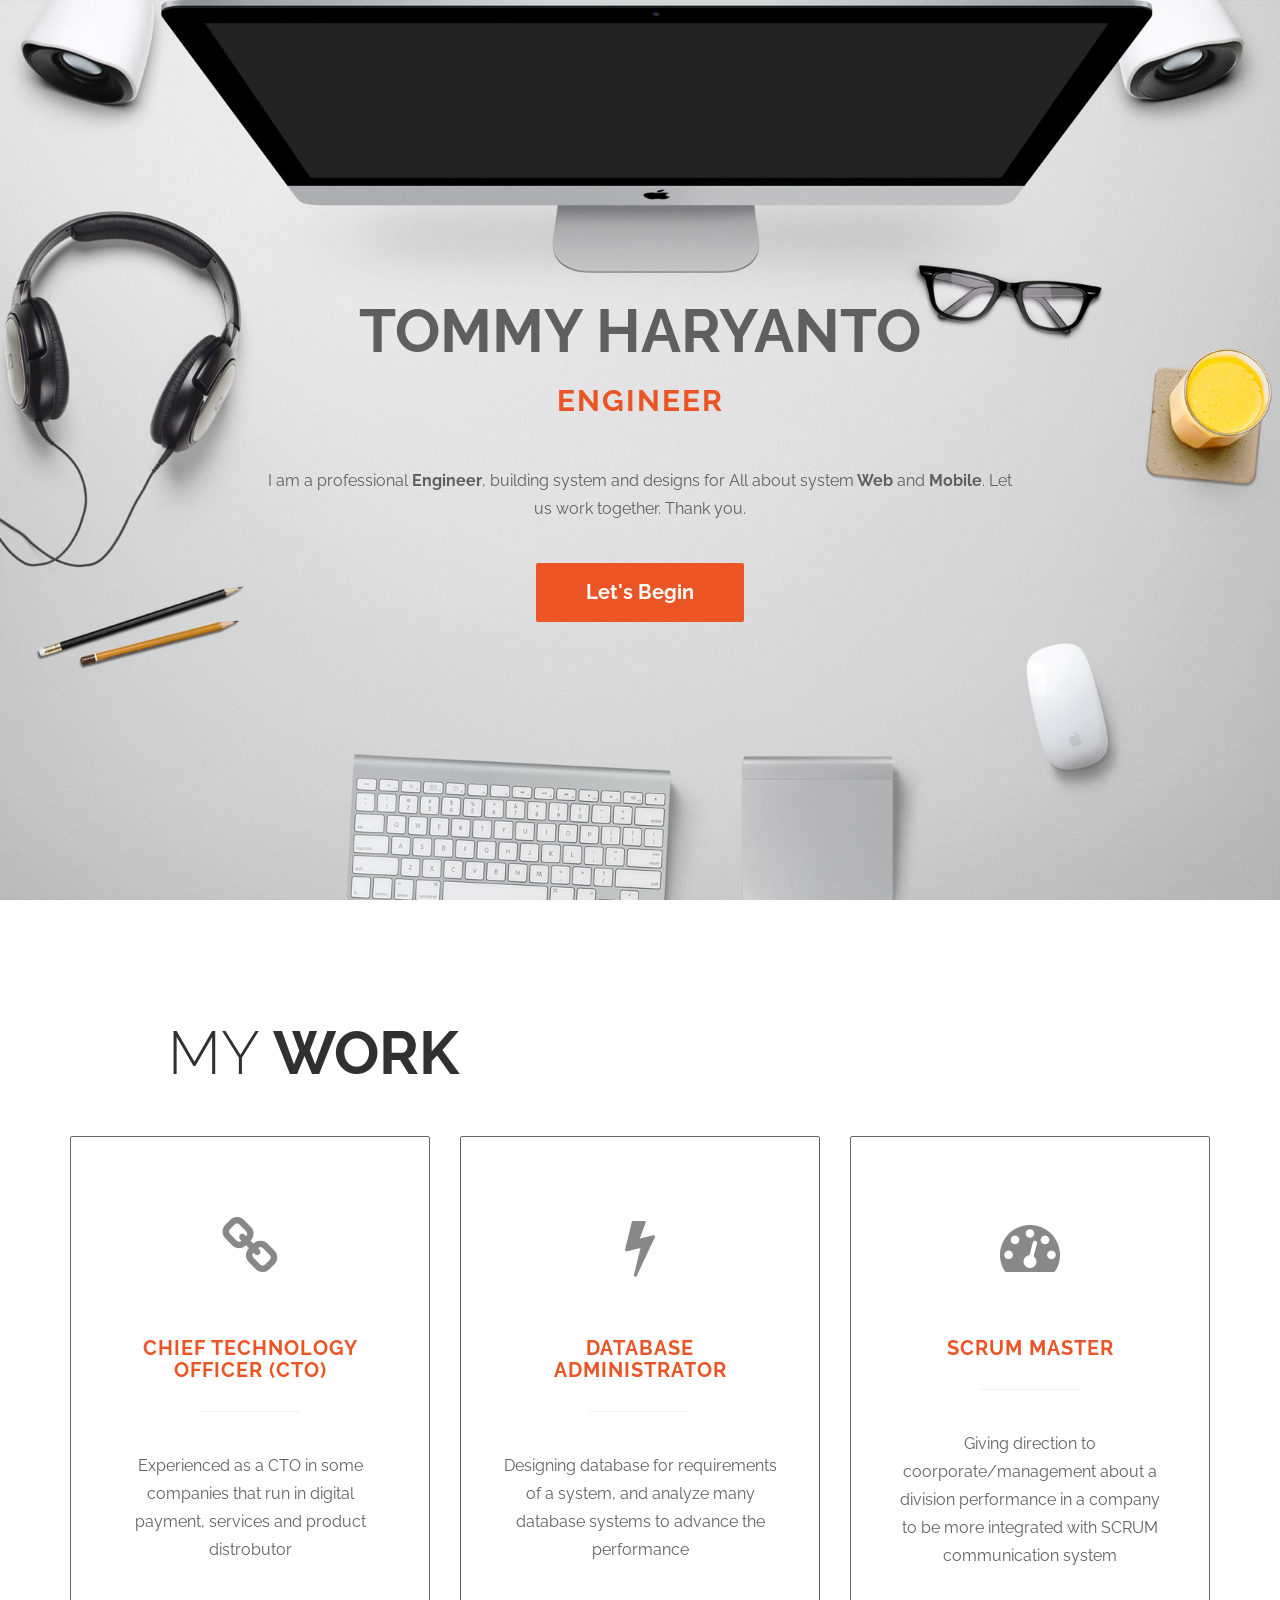
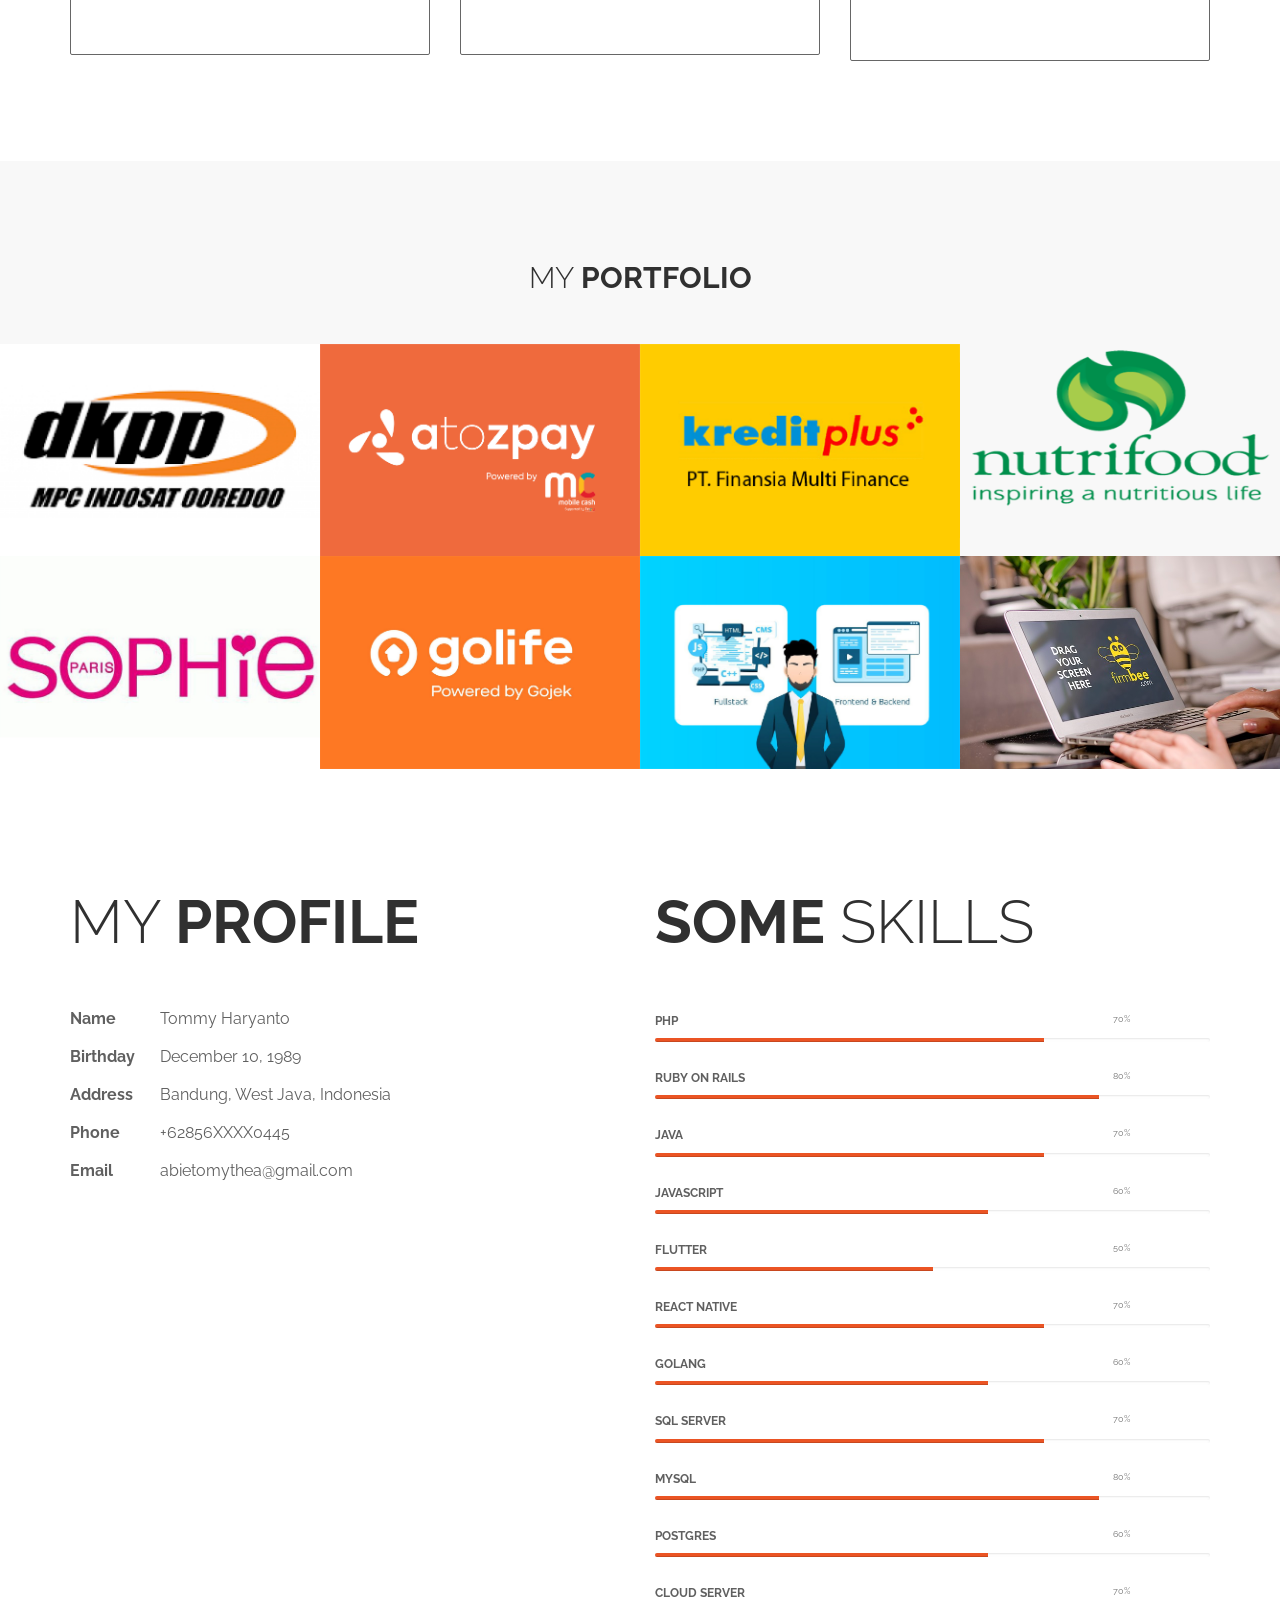
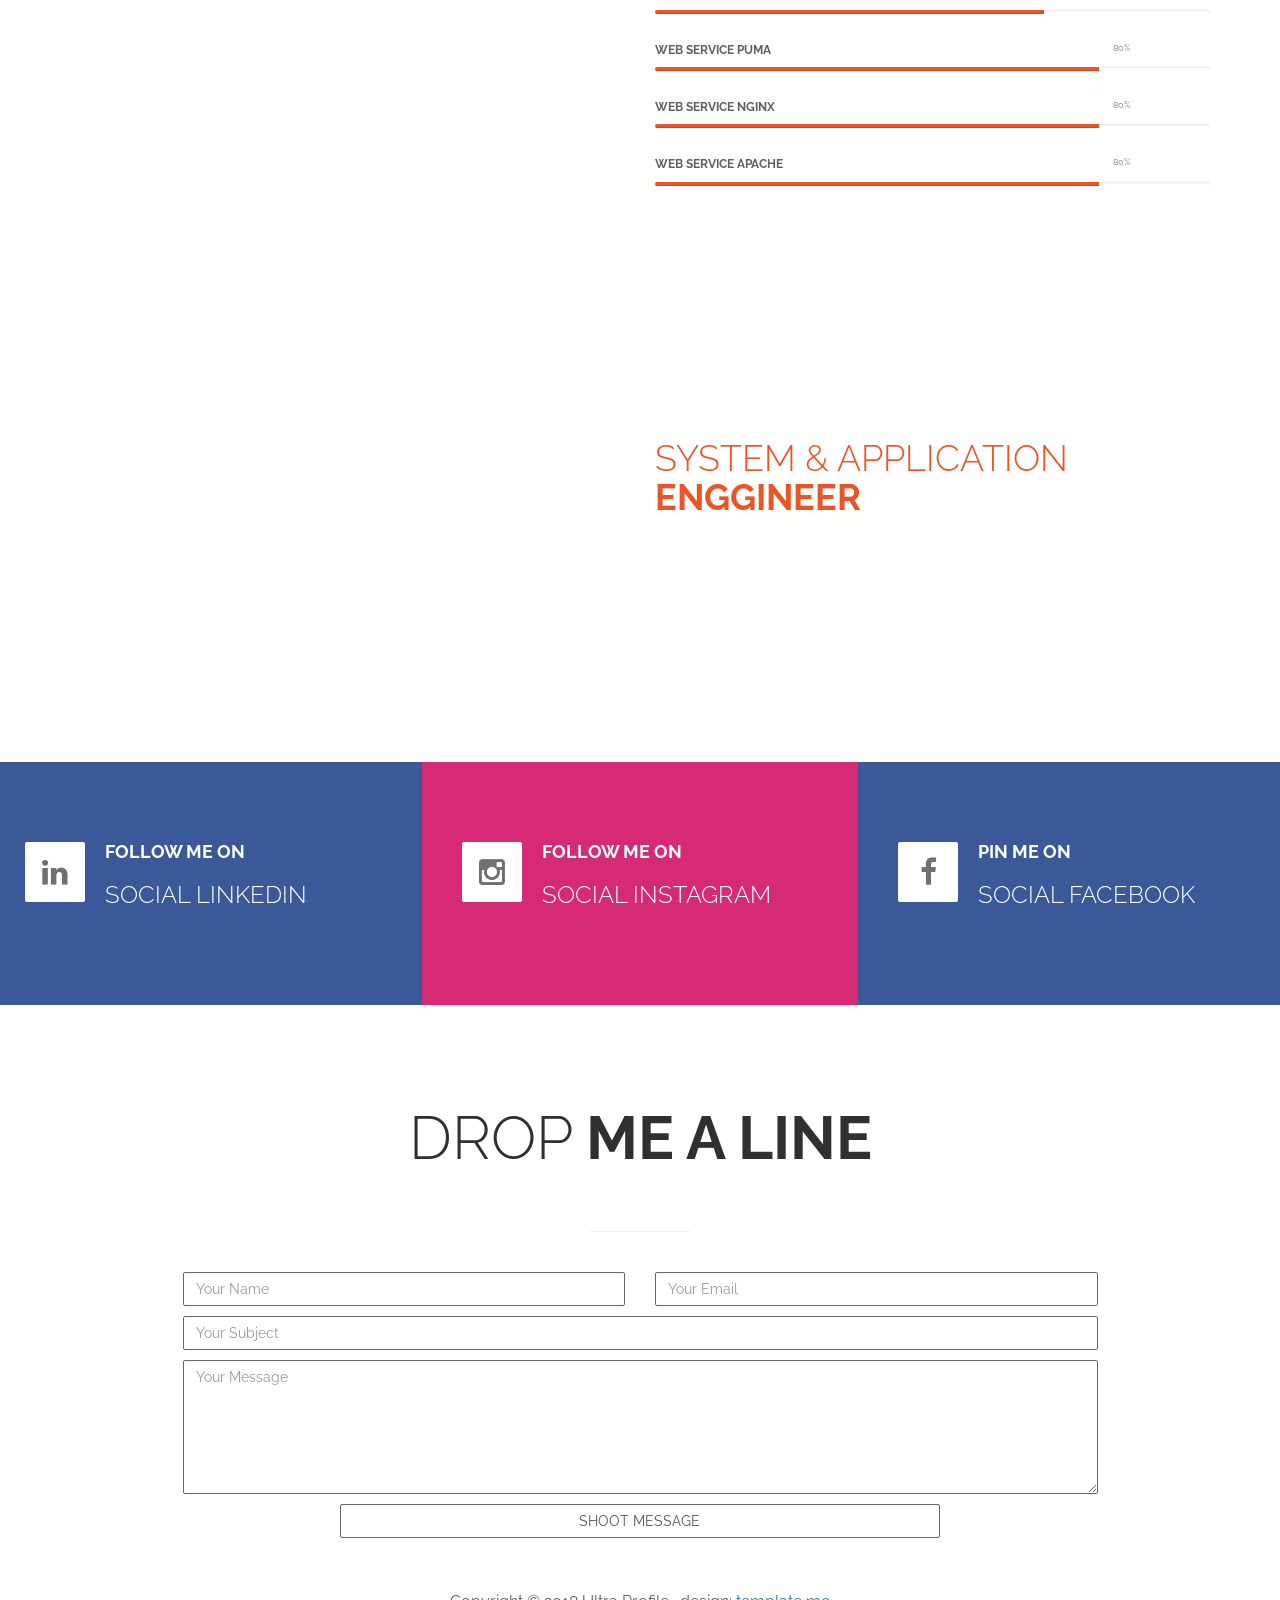
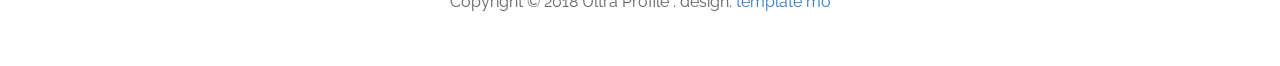
==== index.html @ 0e230457 "-->" ====
<!DOCTYPE html>
<html lang="en">
<head>
	<meta charset="utf-8">
	<meta http-equiv="X-UA-Compatible" content="IE=Edge">
	<meta name="viewport" content="width=device-width, initial-scale=1">
	<meta name="keywords" content="">
	<meta name="description" content="">
	<!-- SITE TITLE -->
	<title>Tommy</title>

	<!-- STYLESHEETS -->
	<link rel="stylesheet" href="css/bootstrap.min.css">
	<link rel="stylesheet" href="css/font-awesome.min.css">
	<link rel="stylesheet" href="css/templatemo-style.css">
	<link href='//fonts.googleapis.com/css?family=Raleway:400,300,600,700' rel='stylesheet' type='text/css'>
<!-- 

Ultra Profile

https://templatemo.com/tm-464-ultra-profile

-->
</head>
<body data-spy="scroll" data-target="#rock-navigation">
	<!-- START NAVIGATION -->
	<div class="navbar navbar-default bs-dos-nav navbar-fixed-top sticky-navigation" role="navigation">
		<div class="container">

			<div class="navbar-header">
				<button class="navbar-toggle" data-toggle="collapse" data-target="#rock-navigation">
					<span class="icon icon-bar"></span>
					<span class="icon icon-bar"></span>
					<span class="icon icon-bar"></span>
				</button>
				<a href="#" class="navbar-brand">My Profile</a>
			</div>
			<nav class="collapse navbar-collapse" id="rock-navigation">
				<ul class="nav navbar-nav navbar-right main-navigation text-uppercase">
					<li><a href="#home" class="smoothScroll">Home</a></li>
					<li><a href="#work" class="smoothScroll">My Work</a></li>
					<li><a href="#portfolio" class="smoothScroll">Portfolio</a></li>
					<li><a href="#resume" class="smoothScroll">Resume</a></li>
					<li><a href="#about" class="smoothScroll">About</a></li>
					<li><a href="#contact" class="smoothScroll">Contact</a></li>
				</ul>
			</nav>

		</div>
	</div>
	<!-- END NAVIGATION -->

	<!-- START HOME -->
	<section id="home" class="templatemo-home">
		<div class="container">
			<div class="row">
				<div class="col-md-2 col-sm-1"></div>
				<div class="col-md-8 col-sm-10">
					<h1 class="tm-home-title"><strong>Tommy Haryanto</strong></h1>
					<h2 class="tm-home-subtitle">Engineer</h2>
					<p>I am a professional <strong>Engineer</strong>, building system and designs for All about system<strong> Web</strong> and <strong>Mobile</strong>. Let us work together. Thank you.</p>
					<a href="#work" class="btn btn-default smoothScroll tm-view-more-btn">Let's Begin</a>
				</div>
				<div class="col-md-2 col-sm-1"></div>
			</div>
		</div>
	</section>
	<!-- END HOME -->

	<!-- START work -->
	<section id="work" class="tm-padding-top-bottom-100">
		<div class="container">
			<div class="row">
				<div class="col-md-offset-1 col-md-11">
					<h2 class="title">My <strong>Work</strong></h2>						
				</div>
				<div class="col-md-4 col-sm-4">
					<div class="work-wrapper">
						<i class="fa fa-link"></i>
						<h3 class="text-uppercase tm-work-h3">Chief Technology Officer (CTO)</h3>
						<hr>
						<p>Experienced as a CTO in some companies that run in digital payment, services and product distrobutor</p>
					</div>
				</div>
				<div class="col-md-4 col-sm-4">
					<div class="work-wrapper">
						<i class="fa fa-flash"></i>
						<h3 class="text-uppercase tm-work-h3">Database Administrator</h3>
						<hr>
						<p>Designing database for requirements of a system, and analyze many database systems to advance the performance</p>
					</div>
				</div>
				<div class="col-md-4 col-sm-4">
					<div class="work-wrapper">
						<i class="fa fa-dashboard"></i>
						<h3 class="text-uppercase tm-work-h3">Scrum Master</h3>
						<hr>
						<p>Giving direction to coorporate/management about a division performance in a company to be more integrated with SCRUM communication system</p>
					</div>
				</div>
			</div>
		</div>
	</section>
	<!-- END work -->

	<!-- START PORTFOLIO -->
	<section id="portfolio" class="tm-portfolio">
		<div class="container">
			<div class="row">
				<div class="col-md-12 wow bounce">
					<div class="title">
						<h2 class="tm-portfolio-title">My <strong>Portfolio</strong></h2>
					</div>

					<!-- START ISO SECTION -->
					<div class="iso-section">
						<!-- <ul class="filter-wrapper clearfix">
							<li><a href="#" class="opc-main-bg selected" data-filter="*">All</a></li>
							<li><a href="#" class="opc-main-bg" data-filter=".html">HTML</a></li>
							<li><a href="#" class="opc-main-bg" data-filter=".photoshop">Photoshop</a></li>
							<li><a href="#" class="opc-main-bg" data-filter=".wordpress">Wordpress</a></li>
							<li><a href="#" class="opc-main-bg" data-filter=".mobile">Mobile</a></li>
						</ul> -->
						<div class="iso-box-section">
							<div class="iso-box-wrapper col4-iso-box">
								<div class="iso-box wordpress col-md-3 col-sm-3 col-xs-12">
									<div class="portfolio-thumb">
										<img src="images/dkpp.jpg" class="fluid-img" alt="portfolio img">
										<div class="portfolio-overlay">
											<h3 class="portfolio-item-title">CTO</h3>
											<h3 class="portfolio-item-title">Dian Kencana Puri Prima (DKPP)</h3>
											<p>Payment fo PPOB, Phone Credit, Consignment System for Agent</p>
										</div>
									</div>
								</div>
								<div class="iso-box wordpress col-md-3 col-sm-3 col-xs-12">
									<div class="portfolio-thumb">
										<img src="images/atozpay-01.jpg" class="fluid-img" alt="portfolio img">
										<div class="portfolio-overlay">
											<h3 class="portfolio-item-title">CTO</h3>
											<h3 class="portfolio-item-title">Weyland Indonesia Perkasa (WIP)</h3>
											<p>Payment fo PPOB, Phone Credit, Consignment System for Agent, Daily Needs for delivery services</p>
										</div>
									</div>
								</div>
								<div class="iso-box html photoshop wordpress mobile col-md-3 col-sm-3 col-xs-12">
									<div class="portfolio-thumb">
										<img src="images/kredit plus-01.jpg" class="fluid-img" alt="portfolio img">
										<div class="portfolio-overlay">
											<h3 class="portfolio-item-title">Project Manager</h3>
											<h3>PT. Finansia Multi Finance (Kreditplus)</h3>
											<p>Build from scracth Kredit Plus Mobile system, and E-Form for business process</p>
										</div>
									</div>
								</div>
								<div class="iso-box html wordpress mobile col-md-3 col-sm-3 col-xs-12">
									<div class="portfolio-thumb">
										<img src="images/nutrifood-logo.png" class="fluid-img" alt="portfolio img">
										<div class="portfolio-overlay">
											<h3 class="portfolio-item-title">Project Manager</h3>
											<h3 class="portfolio-item-title">Nutrifood</h3>
											<p>Build Shipping management system, L-Men guides workout system</p>
										</div>
									</div>
								</div>
								<div class="iso-box wordpress col-md-3 col-sm-3 col-xs-12">
									<div class="portfolio-thumb">
										<img src="images/sophie.jpg" class="fluid-img" alt="portfolio img">
										<div class="portfolio-overlay">
											<h3 class="portfolio-item-title">Project Manager</h3>
											<h3 class="portfolio-item-title">Shopie Paris</h3>
											<p>Multi Level Marketing (MLM) system, Shopping System, Catalog Management, and E-Learning system to be shopie's frenchise </p>
										</div>
									</div>
								</div>
								<div class="iso-box html mobile col-md-3 col-sm-3 col-xs-12">
									<div class="portfolio-thumb">
										<img src="images/gojek.jpg" class="fluid-img" alt="portfolio img">
										<div class="portfolio-overlay">
											<h3 class="portfolio-item-title">Project Manager</h3>
											<h3 class="portfolio-item-title">Golife (Gojek)</h3>
											<p>GoClean, GoMassages, GoGlam, GoAuto. The services that provide by Gojek</p>
										</div>
									</div>
								</div>
								<div class="iso-box html photoshop col-md-3 col-sm-3 col-xs-12">
									<div class="portfolio-thumb">
										<img src="images/other.jpg" class="fluid-img" alt="portfolio img">
										<div class="portfolio-overlay">
											<h3 class="portfolio-item-title">Backend Engineer</h3>
											<p>Create many system and applications for other country/company. Government, Expedition, Tour and traveling, market place and many more</p>
										</div>
									</div>
								</div>
								<div class="iso-box photoshop col-md-3 col-sm-3 col-xs-12">
									<div class="portfolio-thumb">
										<img src="images/portfolio-img7.jpg" class="fluid-img" alt="portfolio img">
										<div class="portfolio-overlay">
											<h3 class="portfolio-item-title">More Info</h3>
											<p>Did you still interest to me? please send me email!</p>
										</div>
									</div>
								</div>
							</div>
						</div>
					</div>
				</div>
			</div>
		</div>
	</section>
	<!-- END PORTFOLIO -->

	<!-- START RESUME -->
	<section id="resume" class="tm-padding-top-bottom-100">
		<div class="container">
			<div class="row">
				<div class="col-md-6 col-sm-6">					
					<h2 class="title">My <strong>Profile</strong></h2>
					<p><span class="tm-info-label">Name</span>Tommy Haryanto</p>
					<p><span class="tm-info-label">Birthday</span>December 10, 1989</p>
					<p><span class="tm-info-label">Address</span>Bandung, West Java, Indonesia</p>
					<p><span class="tm-info-label">Phone</span>+62856XXXX0445</p>
					<p><span class="tm-info-label">Email</span>abietomythea@gmail.com</p>
				</div>
				<div class="col-md-6 col-sm-6">
					<h2 class="title"><strong>Some</strong> Skills</h2>
					<p></p>
					<h4 class="tm-progress-label">Php<small class="progress-percent-small">70%</small></h4>
					<div class="progress tm-progress">
						<div class="progress-bar progress-bar-danger" role="progressbar" aria-valuenow="70" aria-valuemin="0" aria-valuemax="70" style="width: 70%;"></div>
					</div>
					<h4 class="tm-progress-label">Ruby on Rails<small class="progress-percent-small">80%</small></h4>
					<div class="progress tm-progress">
						<div class="progress-bar progress-bar-danger" role="progressbar" aria-valuenow="80" aria-valuemin="0" aria-valuemax="100" style="width: 80%;"></div>
					</div>
					<h4 class="tm-progress-label">Java<small class="progress-percent-small">70%</small></h4>
					<div class="progress tm-progress">
						<div class="progress-bar progress-bar-danger" role="progressbar" aria-valuenow="70" aria-valuemin="0" aria-valuemax="100" style="width: 70%;"></div>
					</div>
					<h4 class="tm-progress-label">Javascript<small class="progress-percent-small">60%</small></h4>
					<div class="progress tm-progress">
						<div class="progress-bar progress-bar-danger" role="progressbar" aria-valuenow="60" aria-valuemin="0" aria-valuemax="100" style="width: 60%;"></div>
					</div>
					<h4 class="tm-progress-label">Flutter<small class="progress-percent-small">50%</small></h4>
					<div class="progress tm-progress">
						<div class="progress-bar progress-bar-danger" role="progressbar" aria-valuenow="50" aria-valuemin="0" aria-valuemax="100" style="width: 50%;"></div>
					</div>
          <h4 class="tm-progress-label">React Native<small class="progress-percent-small">70%</small></h4>
          <div class="progress tm-progress">
            <div class="progress-bar progress-bar-danger" role="progressbar" aria-valuenow="70" aria-valuemin="0" aria-valuemax="100" style="width: 70%;"></div>
          </div>
					<h4 class="tm-progress-label">GoLang<small class="progress-percent-small">60%</small></h4>
					<div class="progress tm-progress">
						<div class="progress-bar progress-bar-danger" role="progressbar" aria-valuenow="60" aria-valuemin="0" aria-valuemax="100" style="width: 60%;"></div>
					</div>
					<h4 class="tm-progress-label">SQL Server<small class="progress-percent-small">70%</small></h4>
					<div class="progress tm-progress">
						<div class="progress-bar progress-bar-danger" role="progressbar" aria-valuenow="70" aria-valuemin="0" aria-valuemax="100" style="width: 70%;"></div>
					</div>
					<h4 class="tm-progress-label">MySql<small class="progress-percent-small">80%</small></h4>
					<div class="progress tm-progress">
						<div class="progress-bar progress-bar-danger" role="progressbar" aria-valuenow="80" aria-valuemin="0" aria-valuemax="100" style="width: 80%;"></div>
					</div>
					<h4 class="tm-progress-label">Postgres<small class="progress-percent-small">60%</small></h4>
					<div class="progress tm-progress">
						<div class="progress-bar progress-bar-danger" role="progressbar" aria-valuenow="60" aria-valuemin="0" aria-valuemax="100" style="width: 60%;"></div>
					</div>
					<h4 class="tm-progress-label">Cloud Server<small class="progress-percent-small">70%</small></h4>
					<div class="progress tm-progress">
						<div class="progress-bar progress-bar-danger" role="progressbar" aria-valuenow="70" aria-valuemin="0" aria-valuemax="100" style="width: 70%;"></div>
					</div>
					<h4 class="tm-progress-label">Web Service Puma <small class="progress-percent-small">80%</small></h4>
					<div class="progress tm-progress">
						<div class="progress-bar progress-bar-danger" role="progressbar" aria-valuenow="80" aria-valuemin="0" aria-valuemax="100" style="width: 80%;"></div>
					</div>
					<h4 class="tm-progress-label">Web Service Nginx <small class="progress-percent-small">80%</small></h4>
					<div class="progress tm-progress">
						<div class="progress-bar progress-bar-danger" role="progressbar" aria-valuenow="80" aria-valuemin="0" aria-valuemax="100" style="width: 80%;"></div>
					</div>
					<h4 class="tm-progress-label">Web Service Apache <small class="progress-percent-small">80%</small></h4>
					<div class="progress tm-progress">
						<div class="progress-bar progress-bar-danger" role="progressbar" aria-valuenow="80" aria-valuemin="0" aria-valuemax="100" style="width: 80%;"></div>
					</div>
				</div>
			</div>
		</div>
	</section>
	<!-- END RESUME -->

	<!-- START ABOUT -->
	<section id="about" class="tm-about">
		<div class="container">
			<div class="row">
				<div class="col-md-offset-6 col-md-6 col-sm-offset-6 col-sm-7" style="color: white;">
					<div class="title">
						<h2 style="color: white;">This is <strong>me</strong></h2>
						<h1 class="tm-red-text">System & Application <strong>Enggineer</strong></h1>
					</div>
					<p>The basic foundation of technology is how we think in a simple way.
						Difficult things will come true with a simple way.
						Go ahead and dream 'til morning, wake up and make that dream come true
					</p>
				</div>
			</div>
		</div>
	</section>
	<!-- END ABOUT -->

	<!-- START SOCIAL -->
	<section id="social" class="tm-social">
		<div class="container">
			<div class="row">
				<div class="col-md-4 col-sm-4 wow rotateInUpLeft" data-wow-delay="0.3s">
					<div class="media facebook">
						<a href="https://www.linkedin.com/in/tommy-haryanto-12ba5937/" target="_blank">
							<div class="media-object pull-left">
								<i class="fa fa-linkedin"></i>
							</div>
							<div class="media-body">
								<h4 class="media-heading tm-social-title">Follow me on</h4>
								<h3>Social LinkedIn</h3>
							</div>
						</a>
					</div>
				</div>
				<div class="col-md-4 col-sm-4 wow rotateInUpLeft" data-wow-delay="0.6s">
					<div class="media instagram">
						<a href="https://www.instagram.com/abieharyanto/">
							<div class="media-object pull-left">
								<i class="fa fa-instagram"></i>
							</div>
							<div class="media-body">
								<h4 class="media-heading tm-social-title">Follow me on</h4>
								<h3>Social Instagram</h3>
							</div>
						</a>
					</div>
				</div>
				<div class="col-md-4 col-sm-4 wow rotateInUpLeft" data-wow-delay="0.9s">
					<div class="media facebook">
						<a href="https://www.facebook.com/abietomythea">
							<div class="media-object pull-left">
								<i class="fa fa-facebook"></i>
							</div>
							<div class="media-body">
								<h4 class="media-heading tm-social-title">Pin me on</h4>
								<h3>Social Facebook</h3>
							</div>
						</a>
					</div>
				</div>
			</div>
		</div>
	</section>
	<!-- END SOCIAL -->

	<!-- START CONTACT -->
	<?php require_once("functions.php"); ?>
	<section id="contact" class="tm-contact">
		<div class="container">
			<div class="row">
				<div class="col-md-12">					
					<h2 class="title">Drop <strong>me a line</strong></h2>
					<hr>					
				</div>
				<div class="col-md-1 col-sm-1"></div>
				<div class="col-md-10 col-sm-10">
					<form action="send_email.php" method="post" enctype="text/plan">
						<div class="col-md-6 col-sm-6">
							<input class="form-control" type="text" placeholder="Your Name" name="name">
						</div>
						<div class="col-md-6 col-sm-6">
							<input class="form-control" type="email" placeholder="Your Email" name="email">
						</div>
						<div class="col-md-12 col-sm-12">
							<input class="form-control" type="text" placeholder="Your Subject" name="subject">
							<textarea class="form-control" placeholder="Your Message" rows="6" name="messages"></textarea>
						</div>
						<div class="col-md-offset-2 col-md-8 col-sm-offset-2 col-sm-8">
							<input class="form-control" type="submit" value="SHOOT MESSAGE">
						</div>
					</form>
				</div>
				<div class="col-md-1 col-sm-1"></div>
				<div class="col-md-12 col-sm-12">
					<p>Copyright &copy; 2018 Ultra Profile
                    . design: <a rel="nofollow noopener" href="https://templatemo.com">template mo</a></p>
				</div>
			</div>
		</div>
	</section>
	<!-- END CONTACT -->
	<script src="js/jquery.js"></script>
	<script src="js/bootstrap.min.js"></script>
	<script src="js/smoothscroll.js"></script>
	<script src="js/jquery.nav.js"></script>
	<script src="js/isotope.js"></script>
	<script src="js/imagesloaded.min.js"></script>
	<script src="js/custom.js"></script>
</body>
</html>
---- css/templatemo-style.css ----
/*

Ultra Profile

https://templatemo.com/tm-464-ultra-profile

*/

body {
  background: #ffffff;
  font-family: 'Raleway', sans-serif;
  font-size: 16px;
  color: #606060;
  position: relative;
}
html, body {
  width: 100%;
  overflow-x: hidden;
}
h1,h2,h3 { font-weight: 300; }
p { line-height: 28px; }
hr {
  border-color: #f2f2f2;
  width: 100px;
  margin-bottom: 40px;
}
.title {
  color: #303030;
  font-size: 60px;
  padding-bottom: 40px;
  text-transform: uppercase;
}

/* START NAVIGATION */
.sticky-navigation { opacity: 0; }
.navbar-default {
  background: #fff;
  border: none;
  -webkit-box-shadow: 0 2px 8px 0 rgba(50, 50, 50, 0.08);
          box-shadow: 0 2px 8px 0 rgba(50, 50, 50, 0.08);
  margin: 0;
  padding: 0;
}
.navbar-default .navbar-brand {
  color: #212227;
  font-weight: bold;
  font-size: 30px;
  line-height: 45px;
  padding: 10px 0 0 12px;
}
.navbar-default .navbar-nav li a {
  color: #202020;
  font-size: 13px;
  font-weight: bold;
  line-height: 45px;
  letter-spacing: 1px;
}
.navbar-default .navbar-nav li a:hover { color: #eb5424; }
.navbar-default .navbar-nav > li > a:hover,
.navbar-default .navbar-nav > li > a:focus {
  color: #eb5424;
  background-color: transparent;
}
.navbar-default .navbar-nav > .active > a,
.navbar-default .navbar-nav > .active > a:hover,
.navbar-default .navbar-nav > .active > a:focus {
  color: #eb5424;
  background-color: transparent;
}
.navbar-default .navbar-toggle {
  border: none;
  padding-top: 10px;
}
.navbar-default .navbar-toggle .icon-bar {
  background: #eb5424;
  border-color: transparent;
}
.navbar-default .navbar-toggle:hover,
.navbar-default .navbar-toggle:focus { background-color: transparent }
/* END NAVIGATION */

/* START HOME */
.templatemo-home {
  background: url('../images/home-bg.jpg');
  background-size: cover;
  background-attachment: fixed;
  background-position: center center;
  color: #5f5f5f;
  display: -webkit-box;
  display: -webkit-flex;
  display: -ms-flexbox;
  display: flex;
  -webkit-box-align: center;
  -webkit-align-items: center;
      -ms-flex-align: center;
          align-items: center;
  text-align: center;  
  height: 100vh;
}
.tm-home-title,
 .tm-home-subtitle {
  text-transform: uppercase;
 }
.tm-home-title { font-size: 60px; }
.tm-home-subtitle {
  color: #eb5424;
  font-weight: bold;
  padding-bottom: 40px;
  letter-spacing: 2px;
}
.tm-view-more-btn {
  background: #eb5424;
  color: #ffffff;
  border: none;
  border-radius: 2px;
  font-size: 20px;
  font-weight: 700;
  margin-top: 30px;
  padding: 15px 50px;
  -webkit-transition: all 0.6s ease-in;
          transition: all 0.6s ease-in;
}
.tm-view-more-btn:hover {
  background: #ffffff;
  color: #eb5424;
}
/* END HOME */

/* START WORK */
.tm-padding-top-bottom-100 {
  padding-top: 100px;
  padding-bottom: 100px;
}
.tm-work-h3 {
  color: #eb5424;
  font-size: 20px;
  font-weight: bold;
  letter-spacing: 1px;
  padding-bottom: 10px;
}
.work-wrapper {
  border: 1px solid #666;
  border-radius: 2px;
  text-align: center;
  padding: 80px 40px 80px 40px;
  -webkit-transition: all 0.6s ease-in;
          transition: all 0.6s ease-in;
}
.work-wrapper:hover { border-color: #eb5424; }
.work-wrapper .fa {
  color: #888888;
  font-size: 60px;
  padding-bottom: 40px;
}
/* END WORK */

/* START PORTFOLIO */
.tm-portfolio {
  background: #f8f8f8;
  padding-top: 80px;
}
.tm-portfolio .container {
  width: 100%;
  padding: 0;
  margin: 0;
}
.tm-portfolio .col-md-3,
 .tm-portfolio .col-sm-3 {
  padding: 0;
  margin: 0;
}
.tm-portfolio-title {
  text-align: center;
  text-transform: uppercase;
}
.portfolio-item-title {
  font-weight: bold;
  margin-top: 10px;
  text-transform: uppercase;
}
.portfolio-thumb {
  overflow: hidden;
  margin: 0;
  position: relative;
}
.portfolio-overlay {
  display: -webkit-box;
  display: -webkit-flex;
  display: -ms-flexbox;
  display: flex;
  -webkit-box-orient: vertical;
  -webkit-box-direction: normal;
  -webkit-flex-direction: column;
      -ms-flex-direction: column;
          flex-direction: column;
  -webkit-box-pack: center;
  -webkit-justify-content: center;
      -ms-flex-pack: center;
          justify-content: center;
  background: #eb5424;
  color: #ffffff;
  top: 0;
  right: 0;
  left: 0;
  bottom: 0;
  width: 100%;
  height: 100%;  
  padding: 0 40px;
  text-align: center;
  position: absolute;
  opacity: 0;
  transition: all 0.4s ease-in-out;
  -webkit-transition: all 0.4s ease-in-out;
  -moz-transition: all 0.4s ease-in-out;
  -ms-transition: all 0.4s ease-in-out;
}
.portfolio-thumb:hover .portfolio-overlay {
  opacity: 0.8;  
  -webkit-transform: scale(1.0);
  -ms-transform: scale(1.0);
  transform: scale(1.0);
}
.portfolio-overlay .fa {
  border: 1px solid #666;
  border-radius: 0;
  color: #666;
  width: 40px;
  height: 40px;
  line-height: 40px;
  text-align: center;
  text-decoration: none;
  margin-right: 6px;
  margin-bottom: 10px;
}

/* FILTER CSS */
.filter-wrapper {
  width: 100%;
  margin: 0 0 24px 0;
  overflow: hidden;
  text-align: center;
}
.filter-wrapper li {
  display: inline-block;
  margin: 4px;
}
.filter-wrapper li a {
  color: #999999;
  padding: 8px 17px;
  display: block;
  text-decoration: none;
  transition: all 0.4s ease-in-out;
  -webkit-transition: all 0.4s ease-in-out;
  -moz-transition: all 0.4s ease-in-out;
  -ms-transition: all 0.4s ease-in-out;
}
.filter-wrapper li a:focus,
 .filter-wrapper li a:hover,
 .filter-wrapper li a.selected {
  background: #eb5424;
  border-color: transparent;
  color: #ffffff;
}

/* ISOTOPE BOX CSS */
.iso-box-section { width: 100%; }
.iso-box-wrapper {
  width: 100%;
  padding: 0;
  clear: both;
  position: relative;
}
.iso-box {
  position: relative;
  min-height: 50px;
  float: left;
  overflow: hidden;
  margin-bottom: 20px;
}
.iso-box > a {
  display: block;
  width: 100%;
  height: 100%;
  overflow: hidden;
}
.iso-box > a {
  display: block;
  width: 100%;
  height: 100%;
  overflow: hidden;
}
.fluid-img {
  width: 100%;
  display: block;
  height: auto;
}
/* END PORTFOLIO */

/* START RESUME */
.tm-red-text { color: #eb5424; }
.tm-info-label {
  font-weight: bold;
  display: inline-block;
  width: 90px;
}
.tm-progress {
  background: #fff;
  border-radius: 2px;
  height: 4px;
}
.progress-bar-danger { background: #eb5424; }
.tm-progress-label {
  font-size: 12px;
  font-weight: bold;
  padding-top: 10px;
  text-transform: uppercase;
}
.progress-percent-small {
  display: block;
  float: right;
  padding-right: 80px;
}
/* END RESUME */

/* START ABOUT */
.tm-about {
  background: url('../images/profile.jpg');
  background-size: cover;
  background-attachment: fixed;
  background-position: center center;
  padding-top: 60px;
  padding-bottom: 100px;
}
/* END ABOUT */

/* START SOCIAL */
.tm-social {
  text-transform: uppercase;
}
.tm-social .container {
  width: 100%;
  padding: 0;
  margin: 0;
}
.tm-social .col-md-4 {
  padding: 0;
  margin: 0;
}
.facebook:hover,
.twitter:hover,
.pinterest:hover {
  background: #202020;
}
.facebook { background: #3b5998; }
.instagram { background: #d62976; }
.linkedin { background: #3b5998; }
.twitter { background: #55acee; }
.pinterest { background: #cc2127; }
.media {
  padding: 80px 40px 80px 40px;
  -webkit-transition: all 0.6s ease-in;
          transition: all 0.6s ease-in;
}
.tm-social a {
  color: #ffffff;
  display: inline-block;
  text-decoration: none;
}
.tm-social .media .fa {
  background: #ffffff;
  border-radius: 2px;
  color: #707070;
  font-size: 30px;
  width: 60px;
  height: 60px;
  line-height: 60px;
  text-align: center;
  margin-right: 20px;
}
.tm-social-title {
  font-family: 'Raleway', sans-serif;
  font-weight: bold;
}
/* END SOCIAL */

/* START CONTACT */
.tm-contact {
  text-align: center;
  padding-top: 80px;
  padding-bottom: 40px;
}
.form-control {
  background: transparent;
  border: 1px solid #666;
  border-radius: 2px;
  -webkit-box-shadow: none;
          box-shadow: none;
  margin-bottom: 10px;
  -webkit-transition: all 0.6s ease-in;
          transition: all 0.6s ease-in;
}
.form-control:focus,
 .form-control:hover {
  background: #202020;
  color: #ffffff;
}
input { height: 50px; }
.tm-contact p { padding-top: 40px; }
/* END CONTACT */

@media screen and (max-device-width: 1024px){
  .templatemo-home {
    background-attachment: scroll;
  }
}

/* START MEDIA 980 */
@media screen and (max-width:980px){
  .portfolio-overlay  { padding-top: 10px; }
}
/* END MEDIA 980 */

@media screen and (max-width: 767px) {
  .tm-home-title { font-size: 40px; }
}

/* START MEDIA 360 */
@media screen and (max-width:360px){
  .navbar-default .navbar-brand {  padding-top: 2px; }
}
/* END MEDIA 360 */
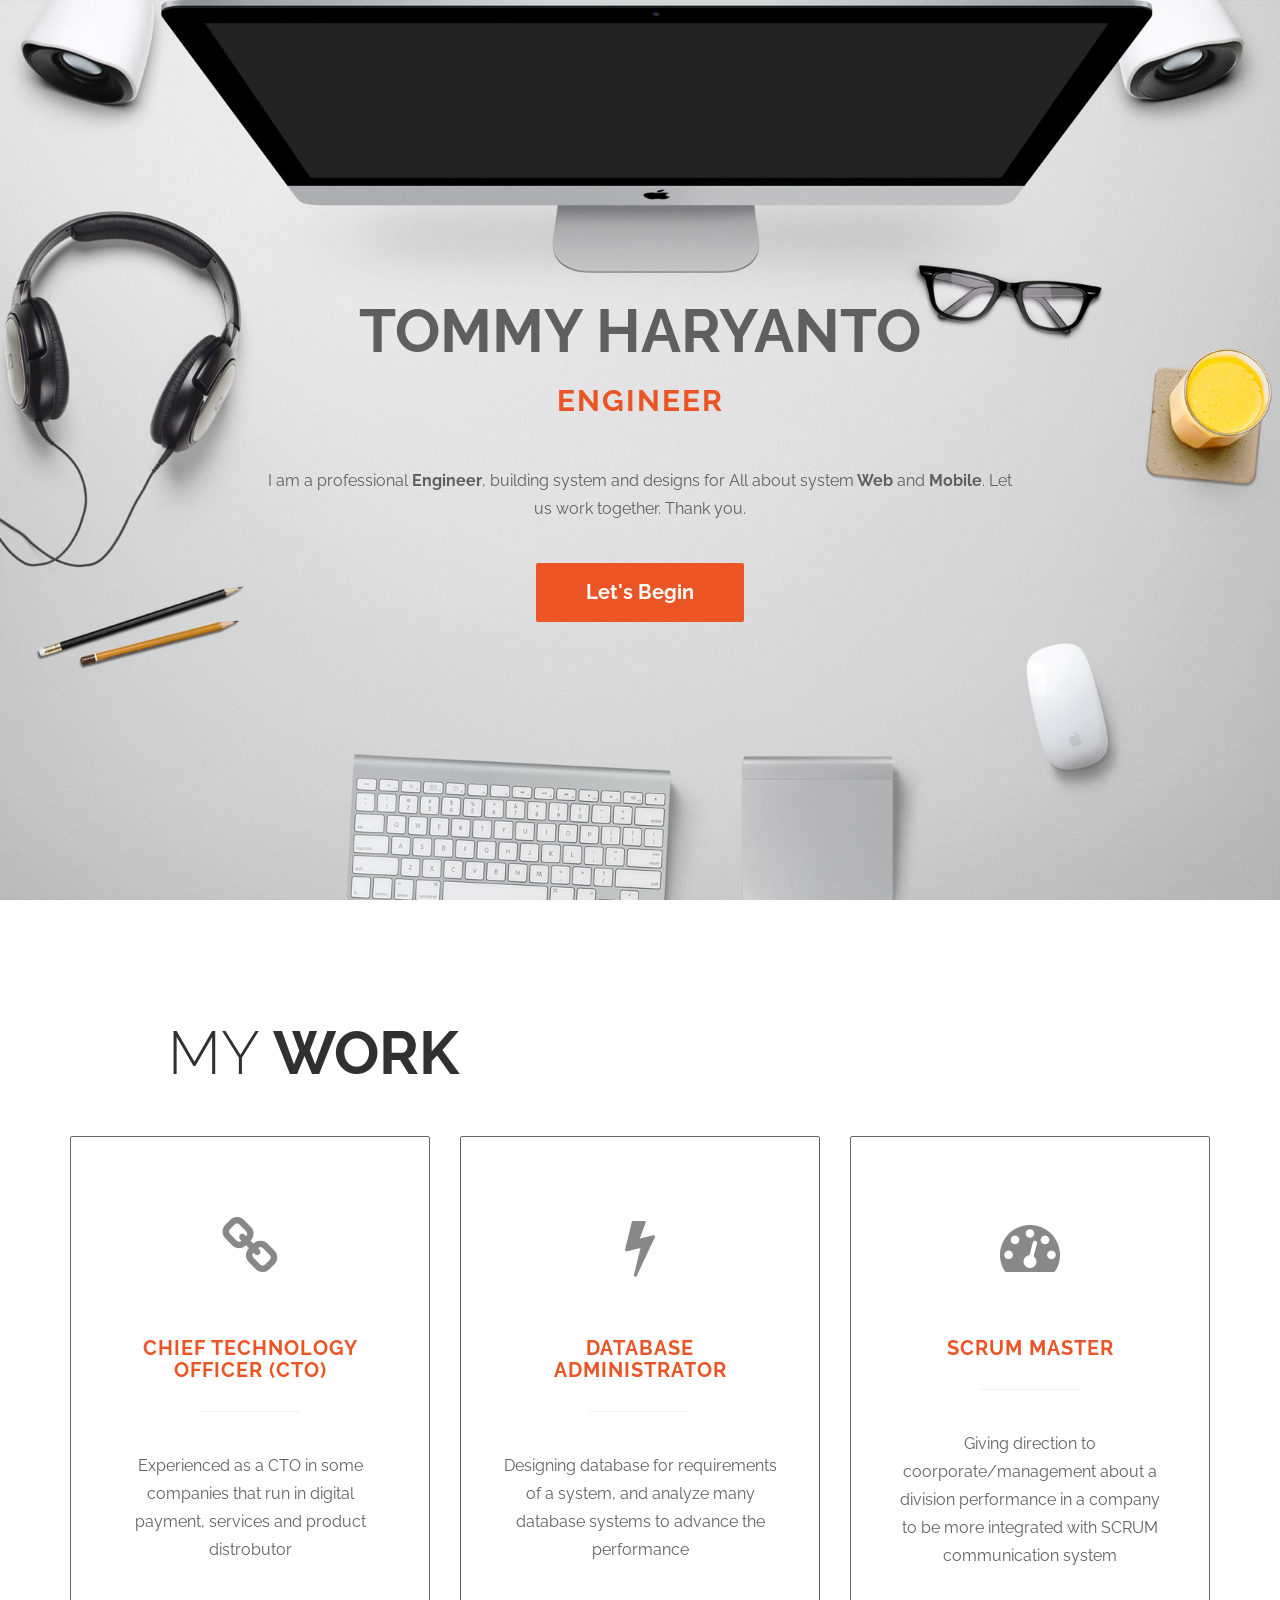
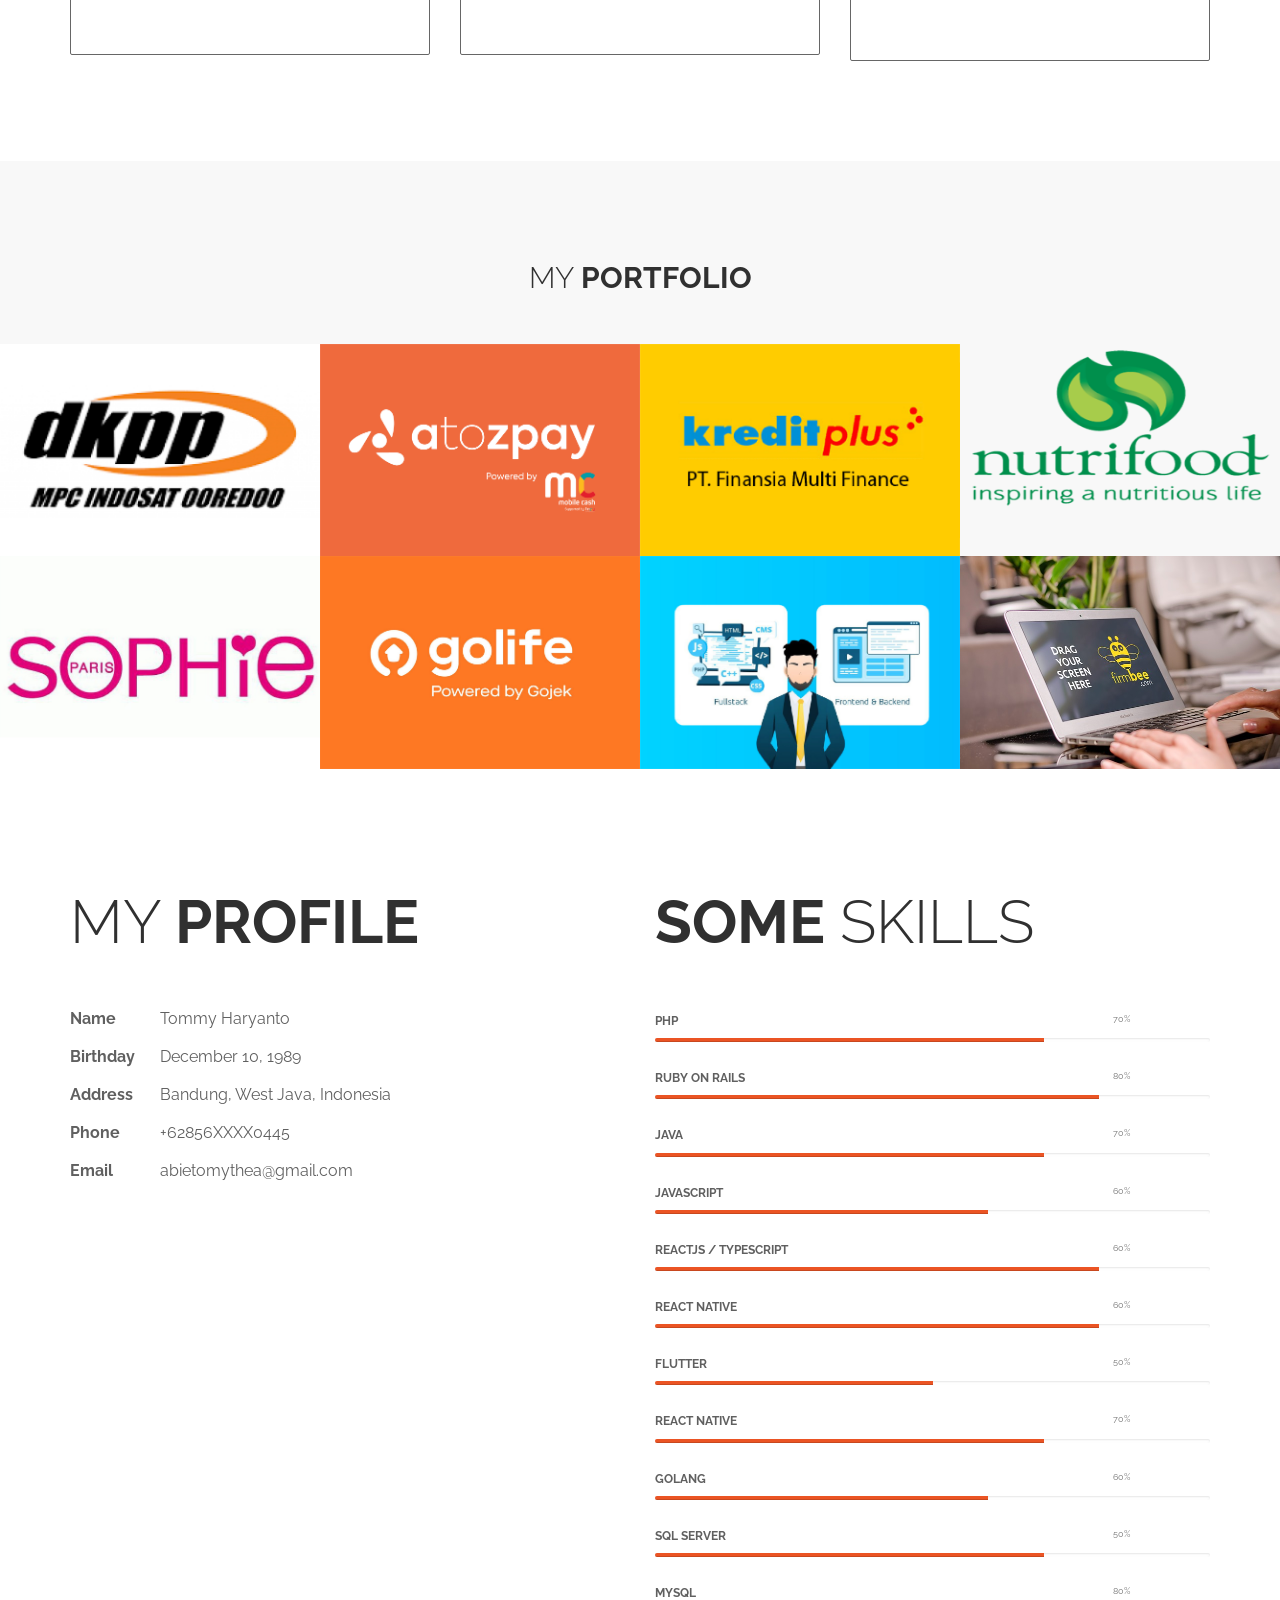
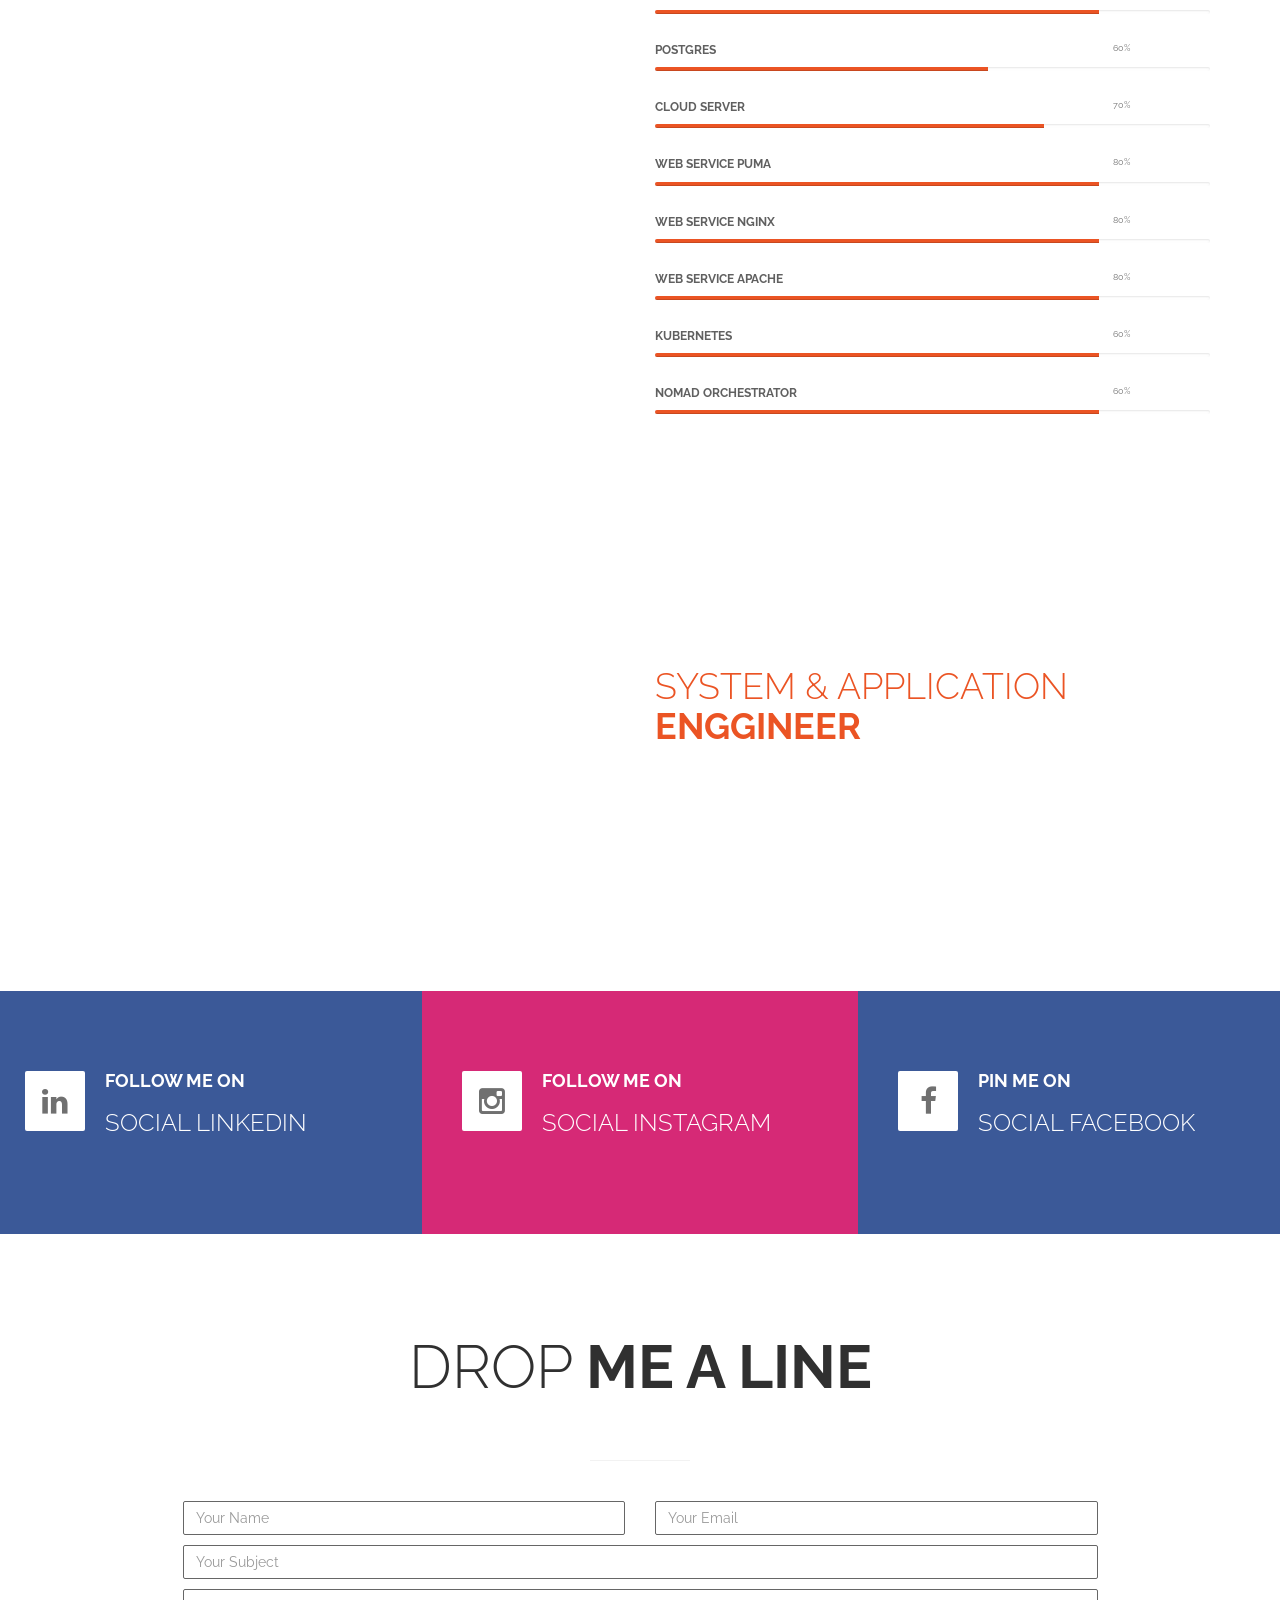
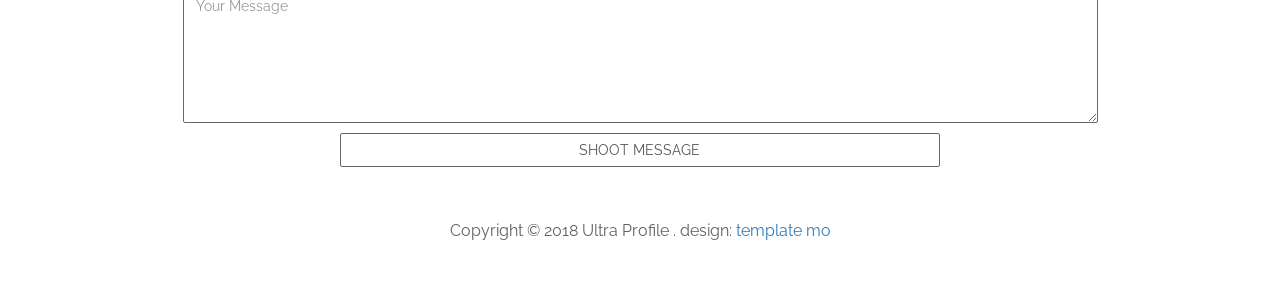
==== commit 0341920c: "Update index.html" ====
--- a/index.html
+++ b/index.html
@@ -241,6 +241,14 @@
 					<div class="progress tm-progress">
 						<div class="progress-bar progress-bar-danger" role="progressbar" aria-valuenow="60" aria-valuemin="0" aria-valuemax="100" style="width: 60%;"></div>
 					</div>
+					<h4 class="tm-progress-label">ReactJs / TypeScript<small class="progress-percent-small">60%</small></h4>
+					<div class="progress tm-progress">
+						<div class="progress-bar progress-bar-danger" role="progressbar" aria-valuenow="60" aria-valuemin="0" aria-valuemax="100" style="width: 80%;"></div>
+					</div>
+					<h4 class="tm-progress-label">React Native<small class="progress-percent-small">60%</small></h4>
+					<div class="progress tm-progress">
+						<div class="progress-bar progress-bar-danger" role="progressbar" aria-valuenow="60" aria-valuemin="0" aria-valuemax="100" style="width: 80%;"></div>
+					</div>
 					<h4 class="tm-progress-label">Flutter<small class="progress-percent-small">50%</small></h4>
 					<div class="progress tm-progress">
 						<div class="progress-bar progress-bar-danger" role="progressbar" aria-valuenow="50" aria-valuemin="0" aria-valuemax="100" style="width: 50%;"></div>
@@ -253,7 +261,7 @@
 					<div class="progress tm-progress">
 						<div class="progress-bar progress-bar-danger" role="progressbar" aria-valuenow="60" aria-valuemin="0" aria-valuemax="100" style="width: 60%;"></div>
 					</div>
-					<h4 class="tm-progress-label">SQL Server<small class="progress-percent-small">70%</small></h4>
+					<h4 class="tm-progress-label">SQL Server<small class="progress-percent-small">50%</small></h4>
 					<div class="progress tm-progress">
 						<div class="progress-bar progress-bar-danger" role="progressbar" aria-valuenow="70" aria-valuemin="0" aria-valuemax="100" style="width: 70%;"></div>
 					</div>
@@ -280,6 +288,14 @@
 					<h4 class="tm-progress-label">Web Service Apache <small class="progress-percent-small">80%</small></h4>
 					<div class="progress tm-progress">
 						<div class="progress-bar progress-bar-danger" role="progressbar" aria-valuenow="80" aria-valuemin="0" aria-valuemax="100" style="width: 80%;"></div>
+					</div>
+					<h4 class="tm-progress-label">Kubernetes<small class="progress-percent-small">60%</small></h4>
+					<div class="progress tm-progress">
+						<div class="progress-bar progress-bar-danger" role="progressbar" aria-valuenow="60" aria-valuemin="0" aria-valuemax="100" style="width: 80%;"></div>
+					</div>
+					<h4 class="tm-progress-label">Nomad Orchestrator<small class="progress-percent-small">60%</small></h4>
+					<div class="progress tm-progress">
+						<div class="progress-bar progress-bar-danger" role="progressbar" aria-valuenow="60" aria-valuemin="0" aria-valuemax="100" style="width: 80%;"></div>
 					</div>
 				</div>
 			</div>
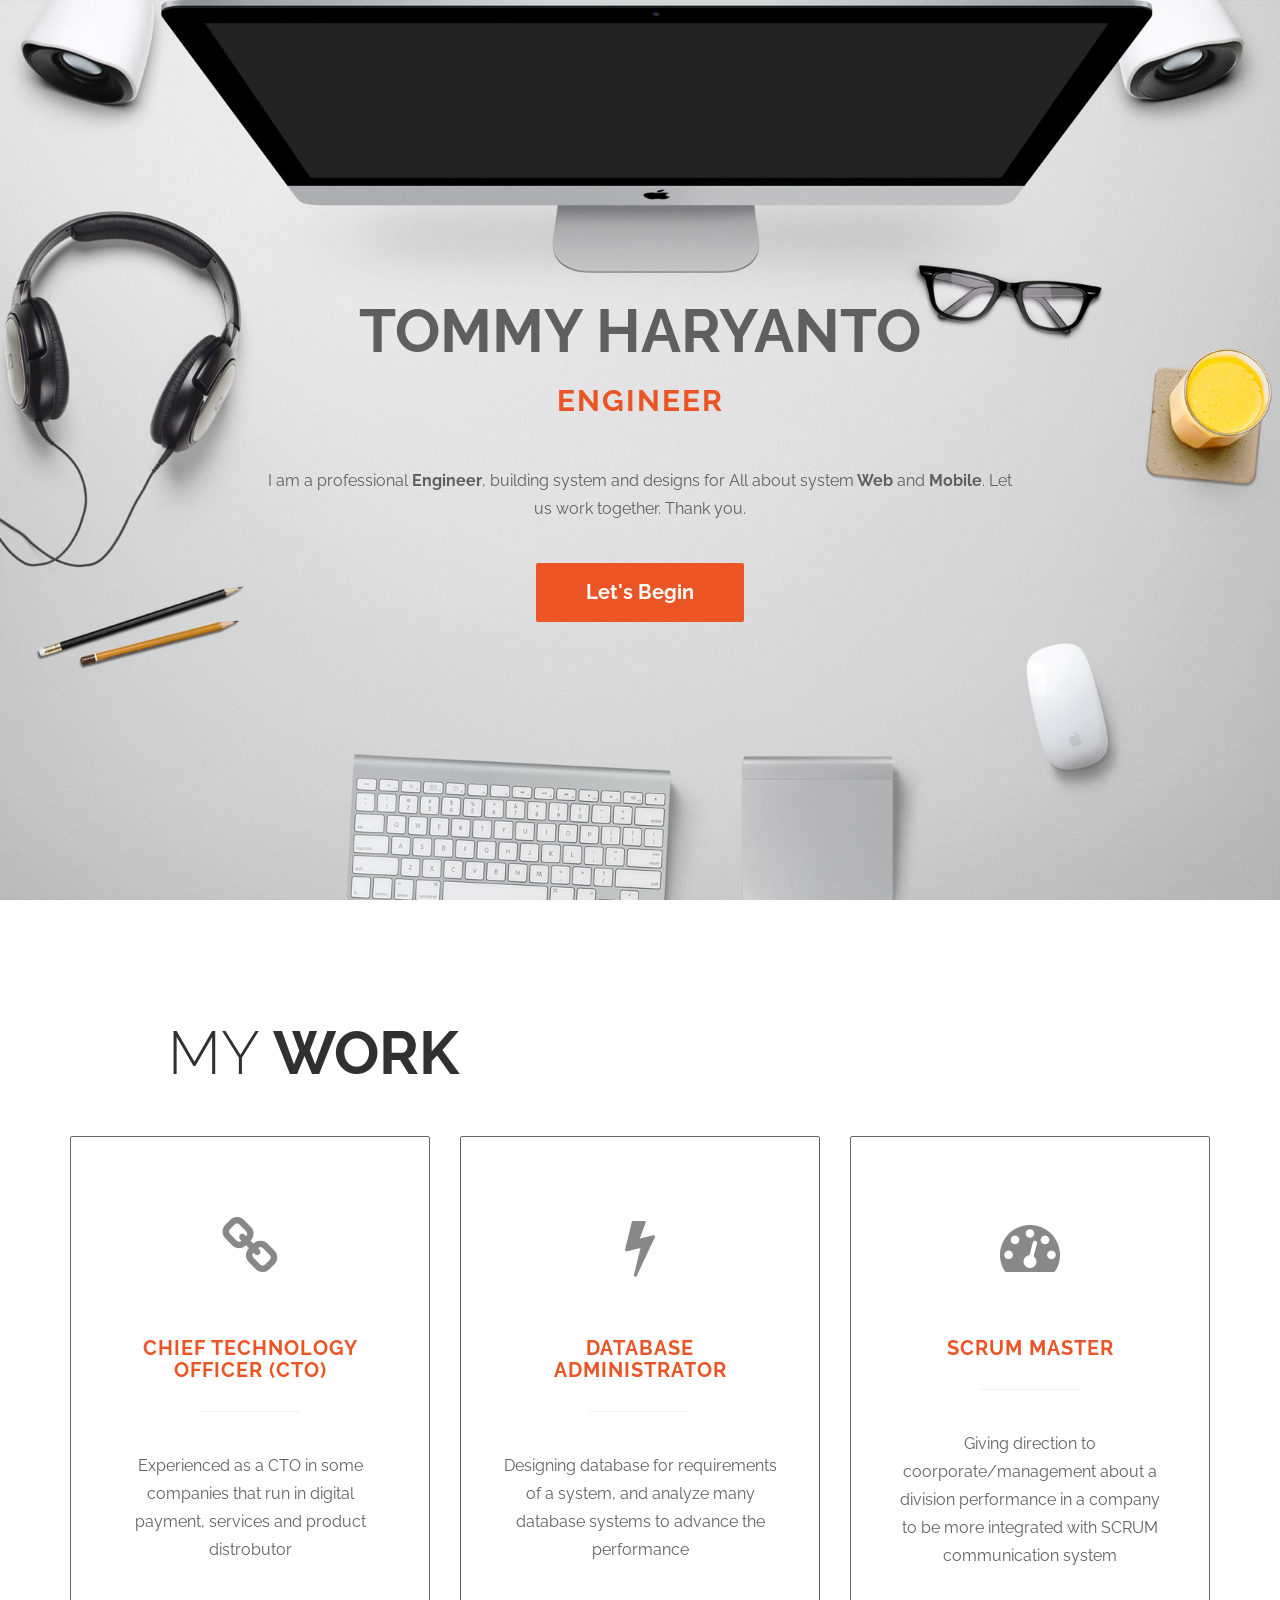
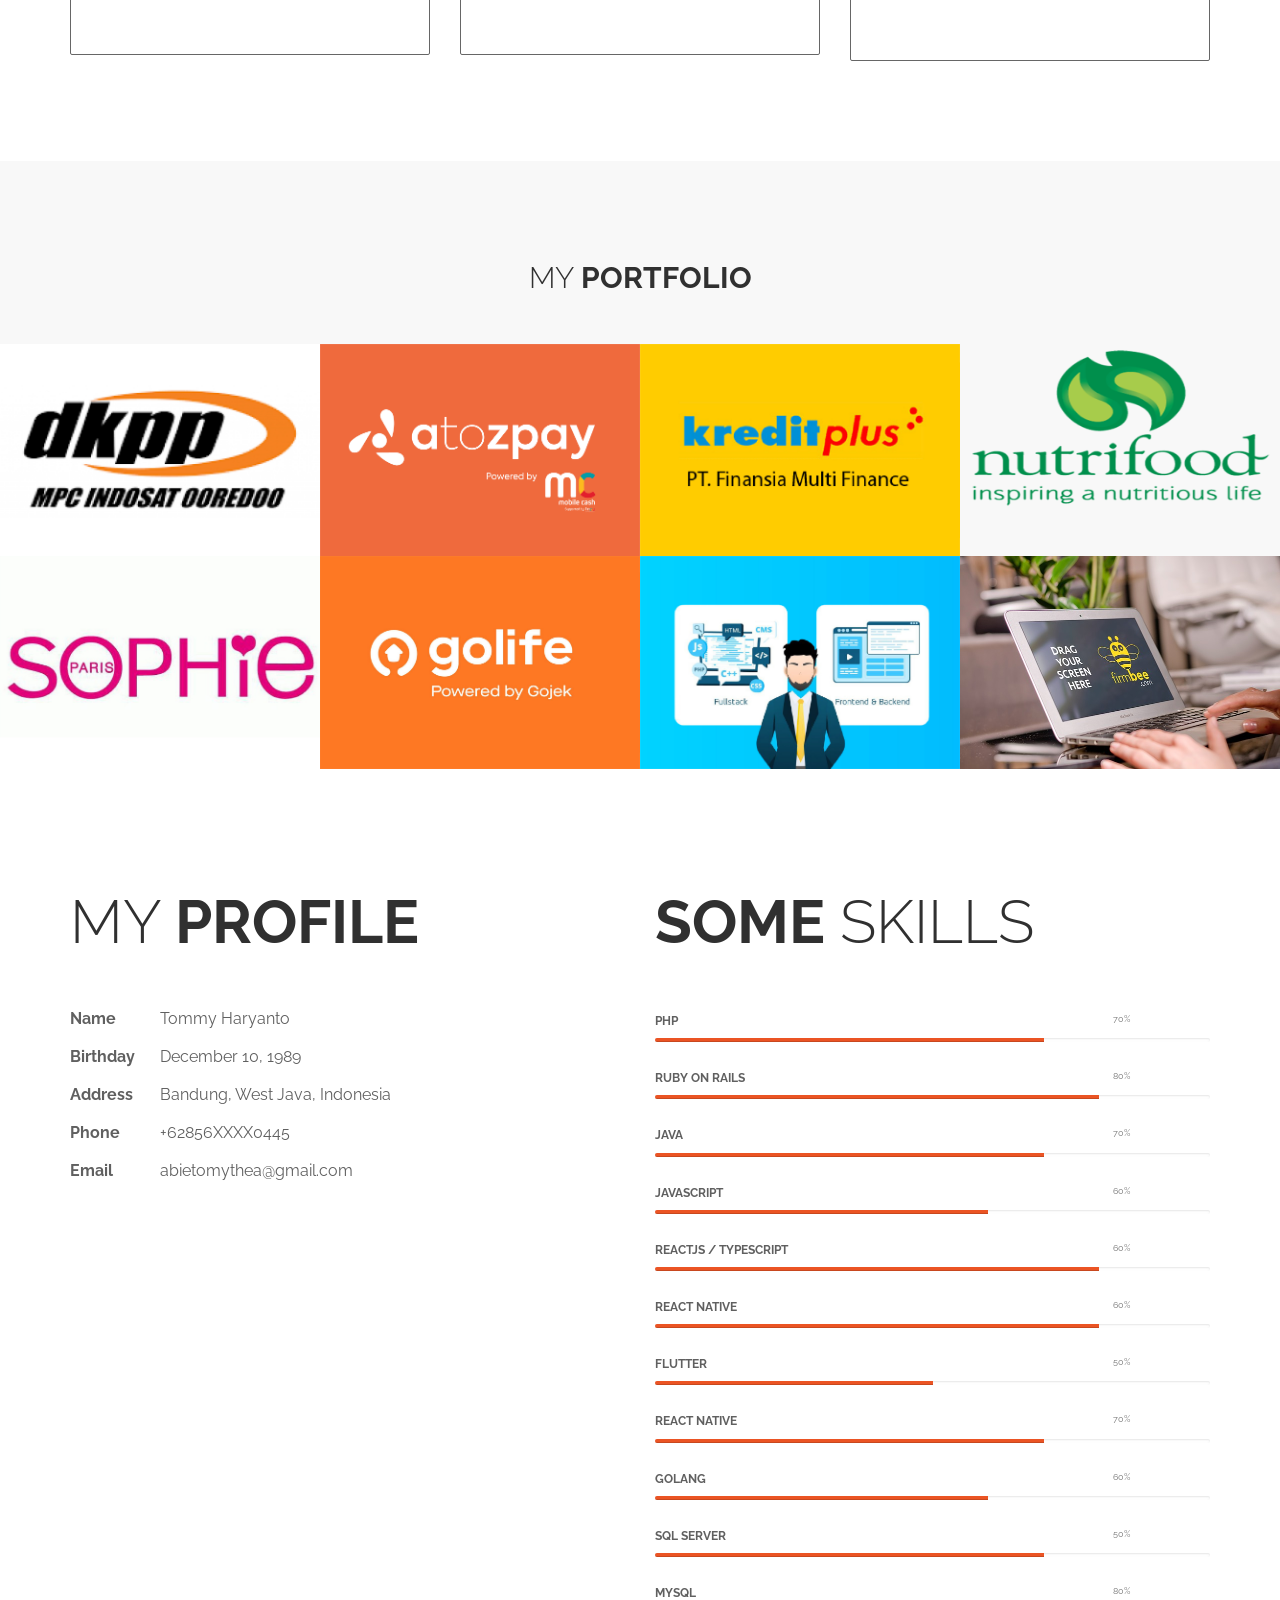
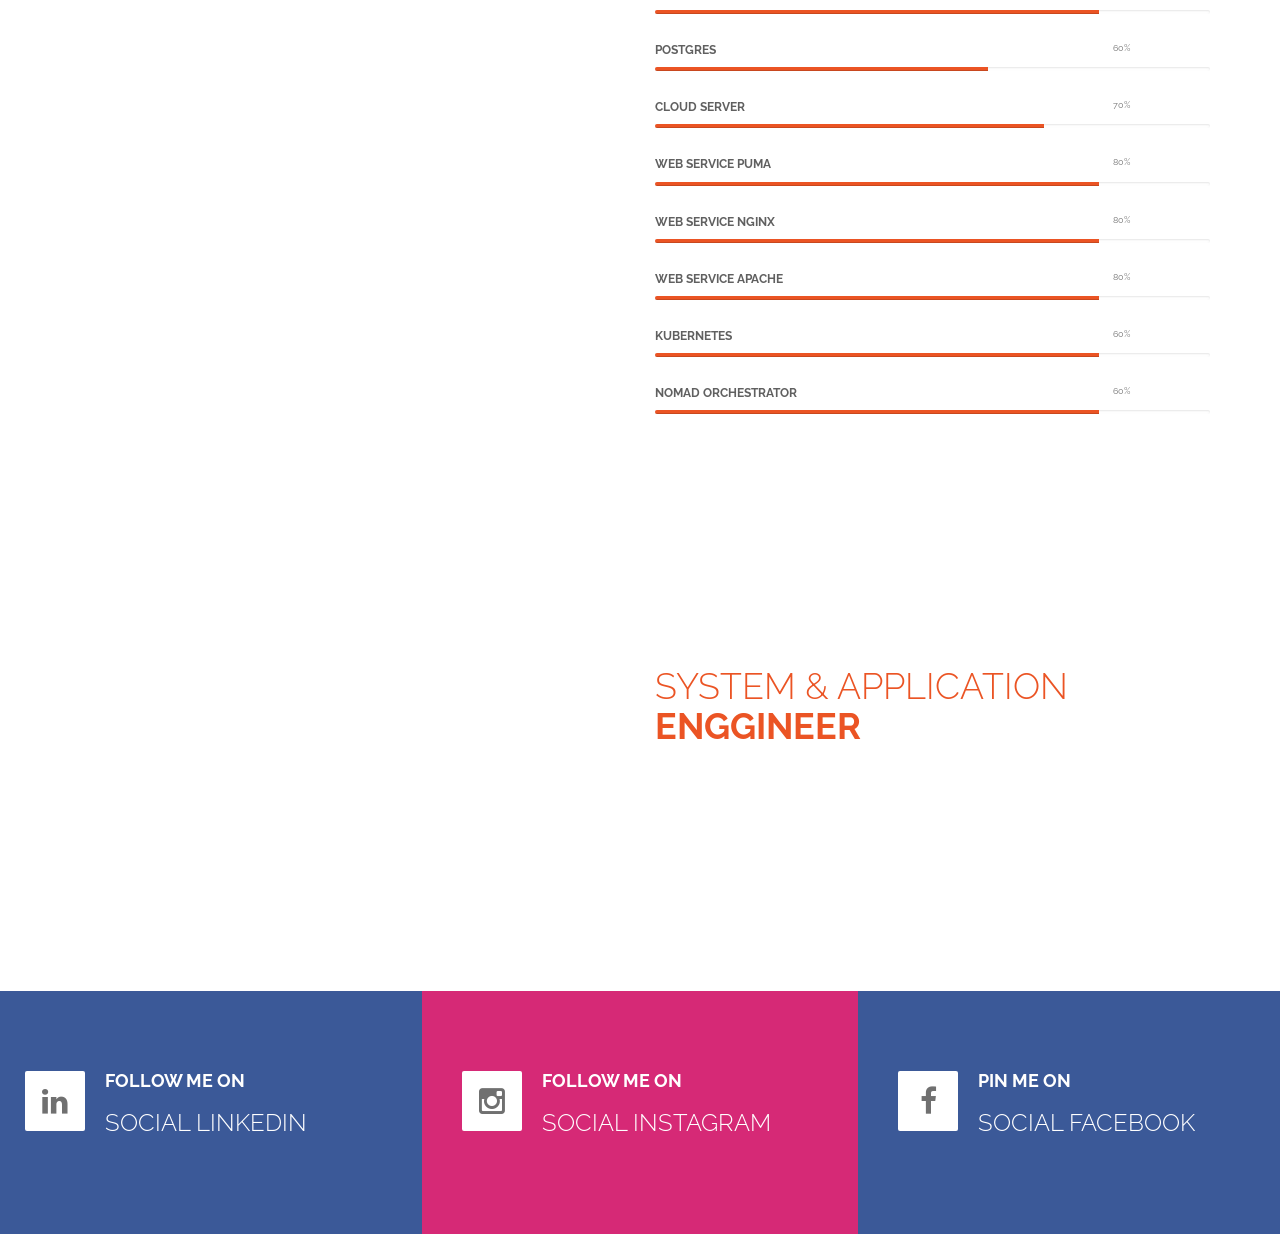
==== commit f171f89f: "Update index.html" ====
--- a/index.html
+++ b/index.html
@@ -370,42 +370,7 @@
 	</section>
 	<!-- END SOCIAL -->
 
-	<!-- START CONTACT -->
-	<?php require_once("functions.php"); ?>
-	<section id="contact" class="tm-contact">
-		<div class="container">
-			<div class="row">
-				<div class="col-md-12">					
-					<h2 class="title">Drop <strong>me a line</strong></h2>
-					<hr>					
-				</div>
-				<div class="col-md-1 col-sm-1"></div>
-				<div class="col-md-10 col-sm-10">
-					<form action="send_email.php" method="post" enctype="text/plan">
-						<div class="col-md-6 col-sm-6">
-							<input class="form-control" type="text" placeholder="Your Name" name="name">
-						</div>
-						<div class="col-md-6 col-sm-6">
-							<input class="form-control" type="email" placeholder="Your Email" name="email">
-						</div>
-						<div class="col-md-12 col-sm-12">
-							<input class="form-control" type="text" placeholder="Your Subject" name="subject">
-							<textarea class="form-control" placeholder="Your Message" rows="6" name="messages"></textarea>
-						</div>
-						<div class="col-md-offset-2 col-md-8 col-sm-offset-2 col-sm-8">
-							<input class="form-control" type="submit" value="SHOOT MESSAGE">
-						</div>
-					</form>
-				</div>
-				<div class="col-md-1 col-sm-1"></div>
-				<div class="col-md-12 col-sm-12">
-					<p>Copyright &copy; 2018 Ultra Profile
-                    . design: <a rel="nofollow noopener" href="https://templatemo.com">template mo</a></p>
-				</div>
-			</div>
-		</div>
-	</section>
-	<!-- END CONTACT -->
+	
 	<script src="js/jquery.js"></script>
 	<script src="js/bootstrap.min.js"></script>
 	<script src="js/smoothscroll.js"></script>
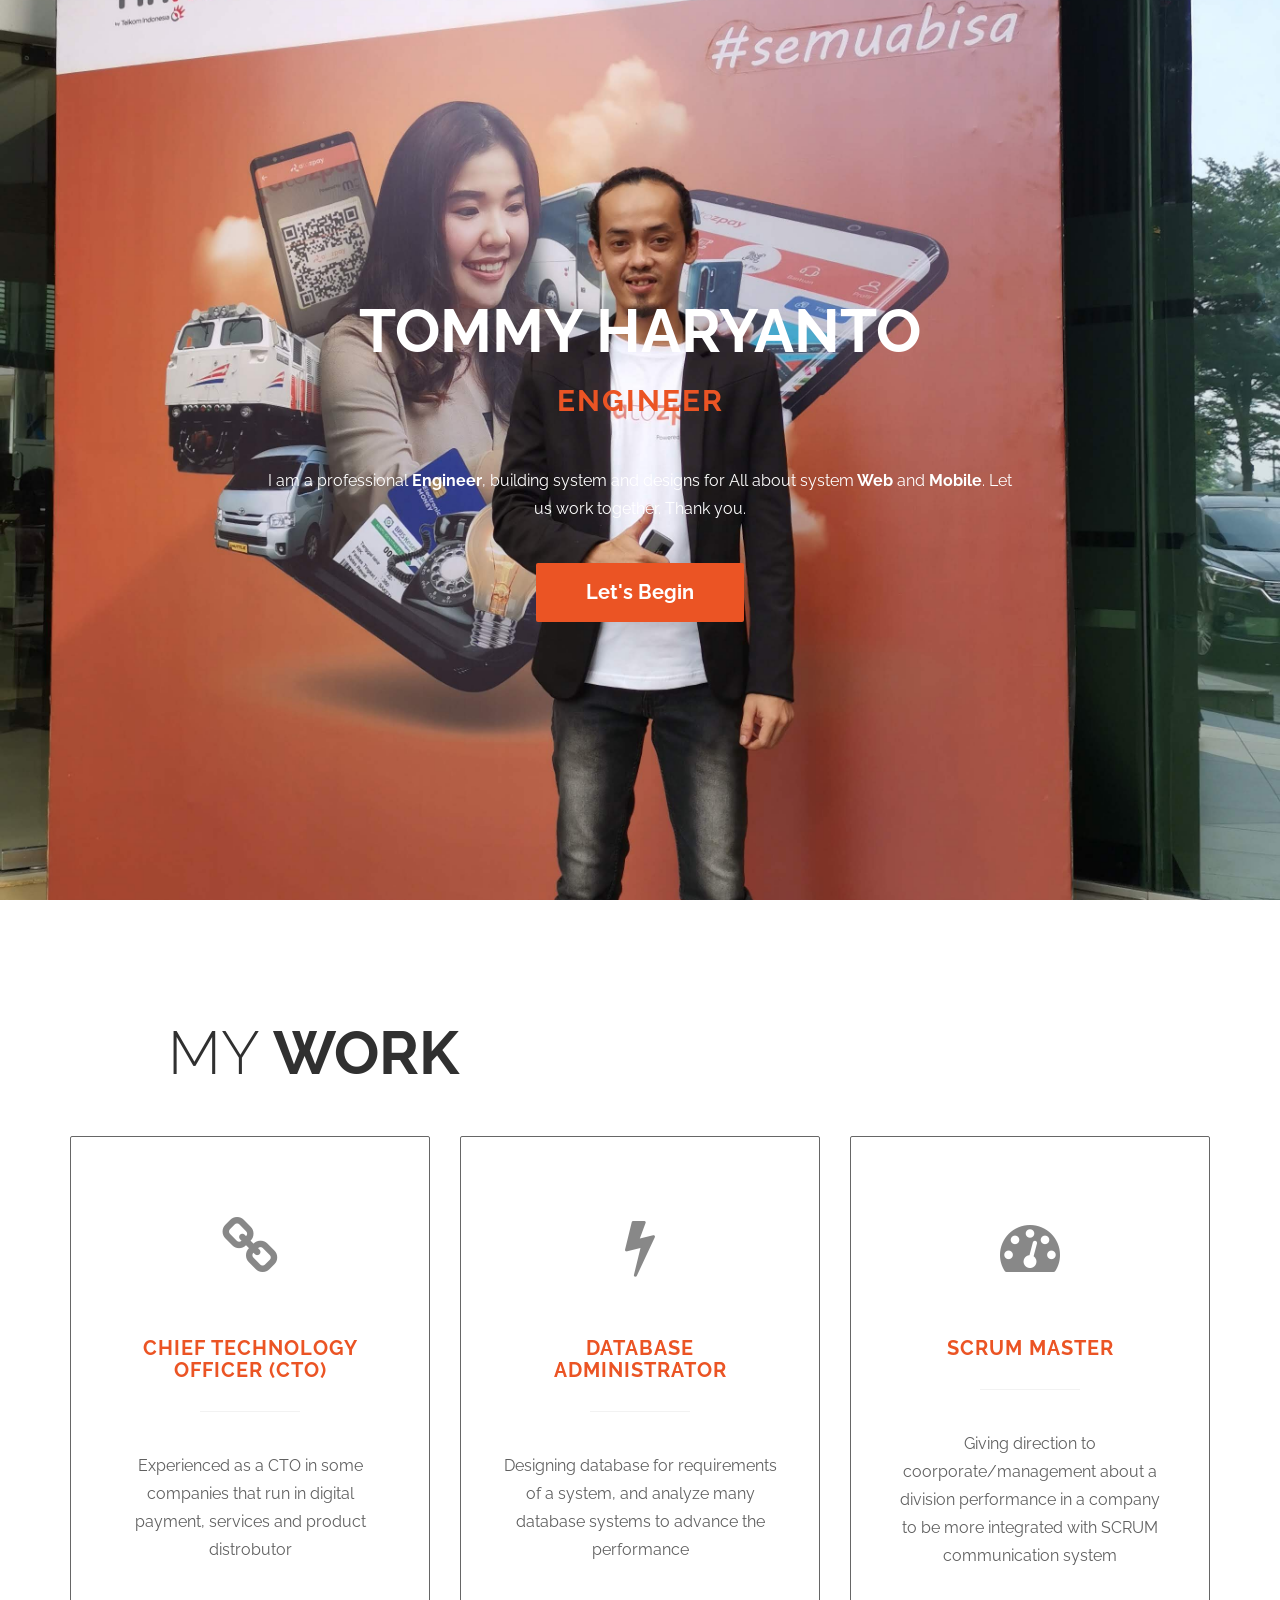
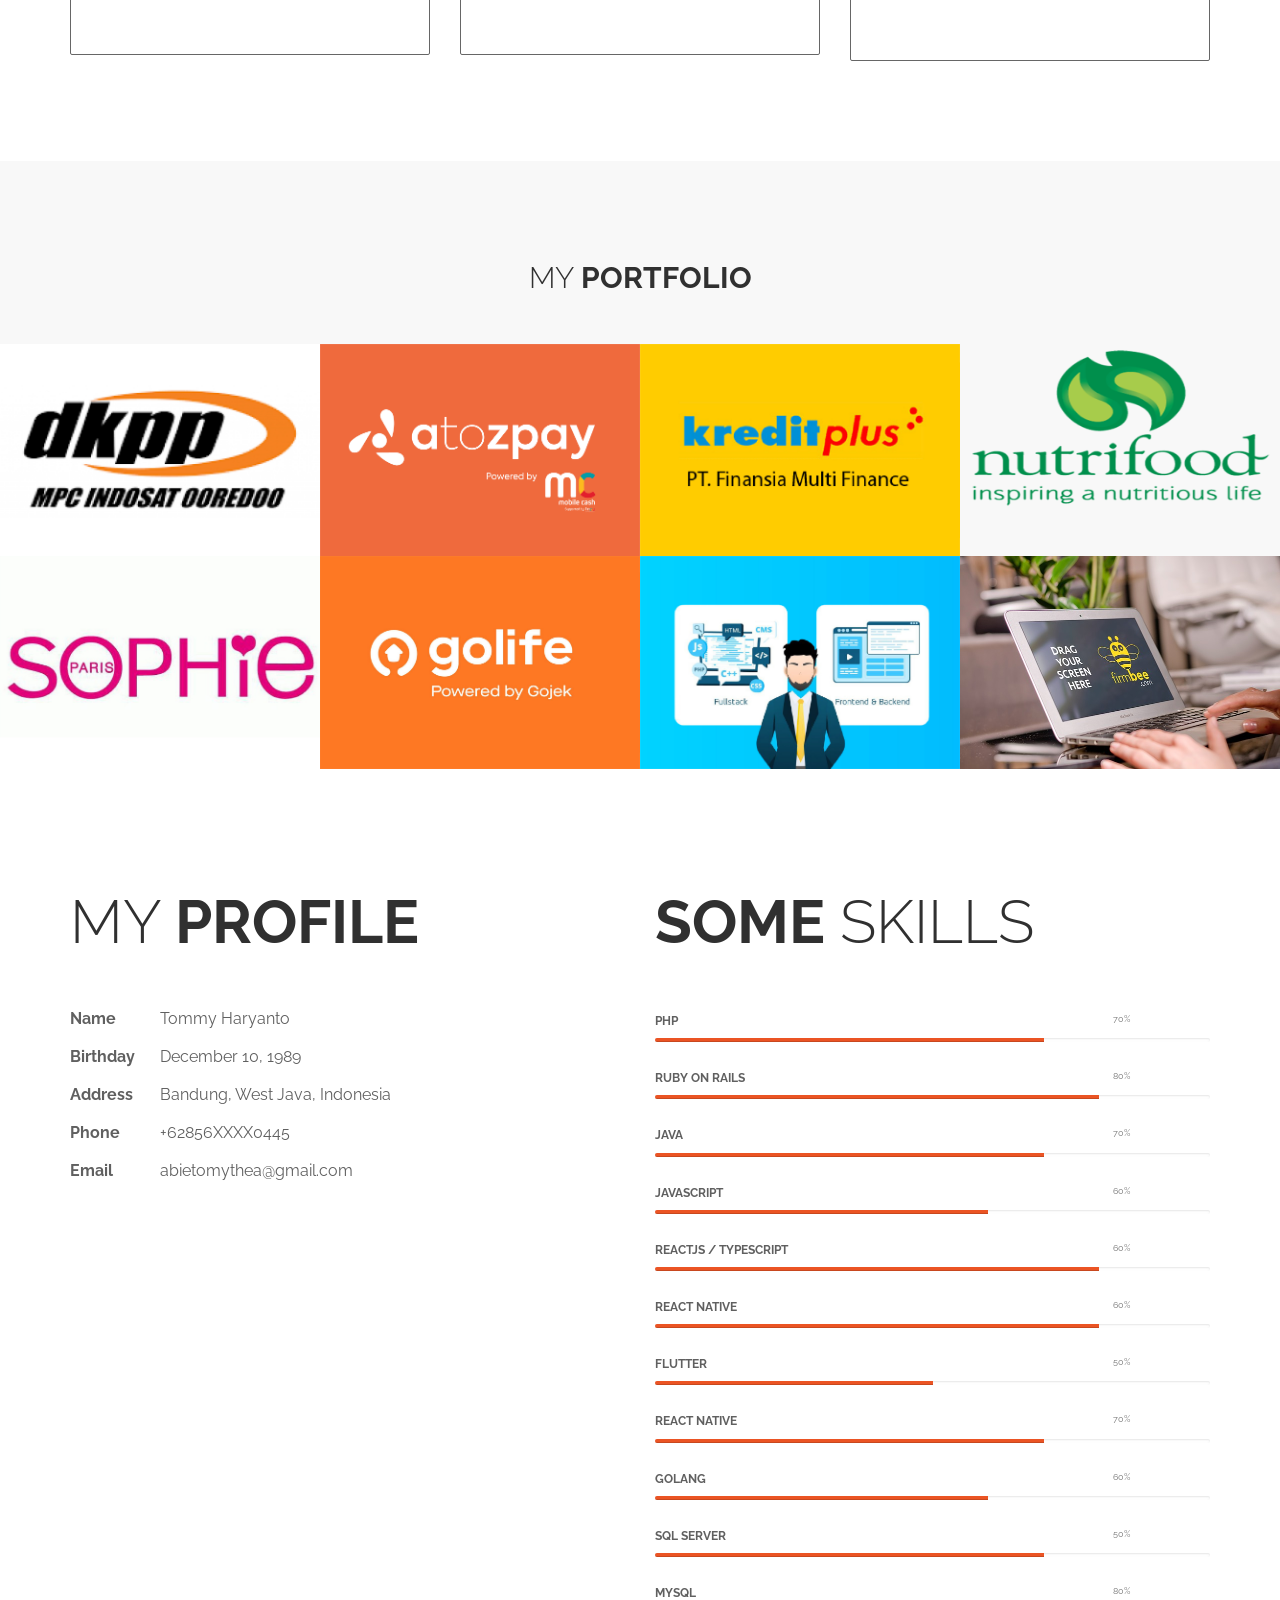
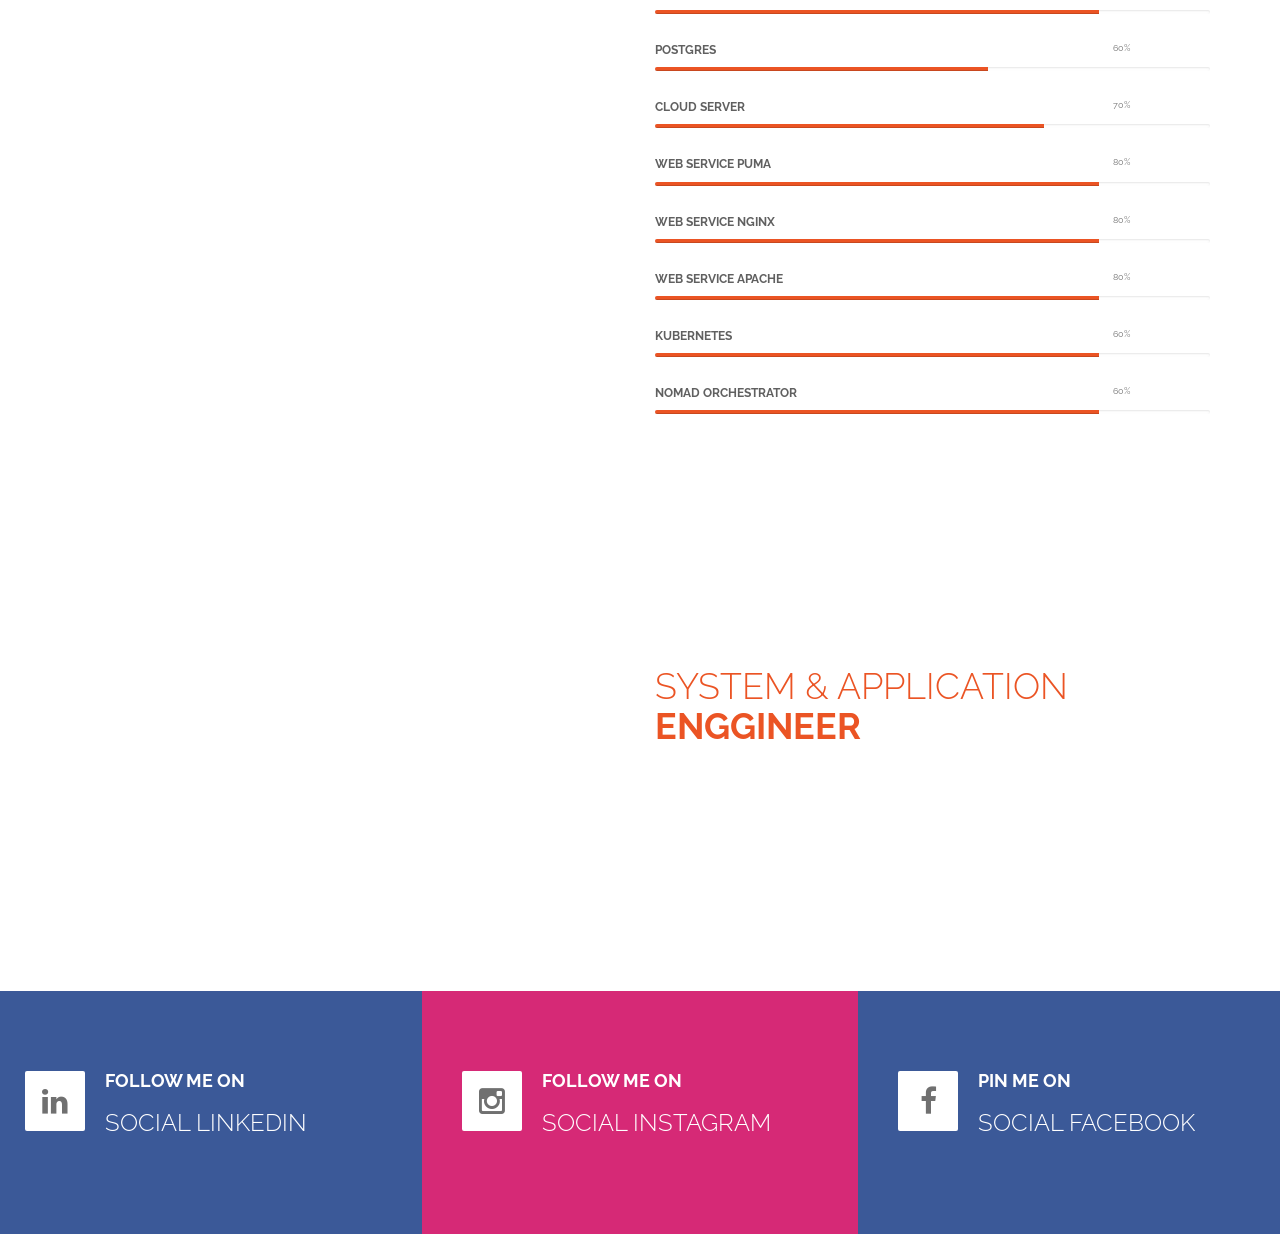
==== commit 652a907d: "Update index.html" ====
--- a/index.html
+++ b/index.html
@@ -56,9 +56,9 @@
 			<div class="row">
 				<div class="col-md-2 col-sm-1"></div>
 				<div class="col-md-8 col-sm-10">
-					<h1 class="tm-home-title"><strong>Tommy Haryanto</strong></h1>
+					<h1 class="tm-home-title" style="color: white;"><strong>Tommy Haryanto</strong></h1>
 					<h2 class="tm-home-subtitle">Engineer</h2>
-					<p>I am a professional <strong>Engineer</strong>, building system and designs for All about system<strong> Web</strong> and <strong>Mobile</strong>. Let us work together. Thank you.</p>
+					<p style="color: white;">I am a professional <strong>Engineer</strong>, building system and designs for All about system<strong> Web</strong> and <strong>Mobile</strong>. Let us work together. Thank you.</p>
 					<a href="#work" class="btn btn-default smoothScroll tm-view-more-btn">Let's Begin</a>
 				</div>
 				<div class="col-md-2 col-sm-1"></div>
--- a/css/templatemo-style.css
+++ b/css/templatemo-style.css
@@ -81,7 +81,8 @@
 
 /* START HOME */
 .templatemo-home {
-  background: url('../images/home-bg.jpg');
+/*   background: url('../images/home-bg.jpg'); */
+  background: url('../images/profile.jpg');
   background-size: cover;
   background-attachment: fixed;
   background-position: center center;
